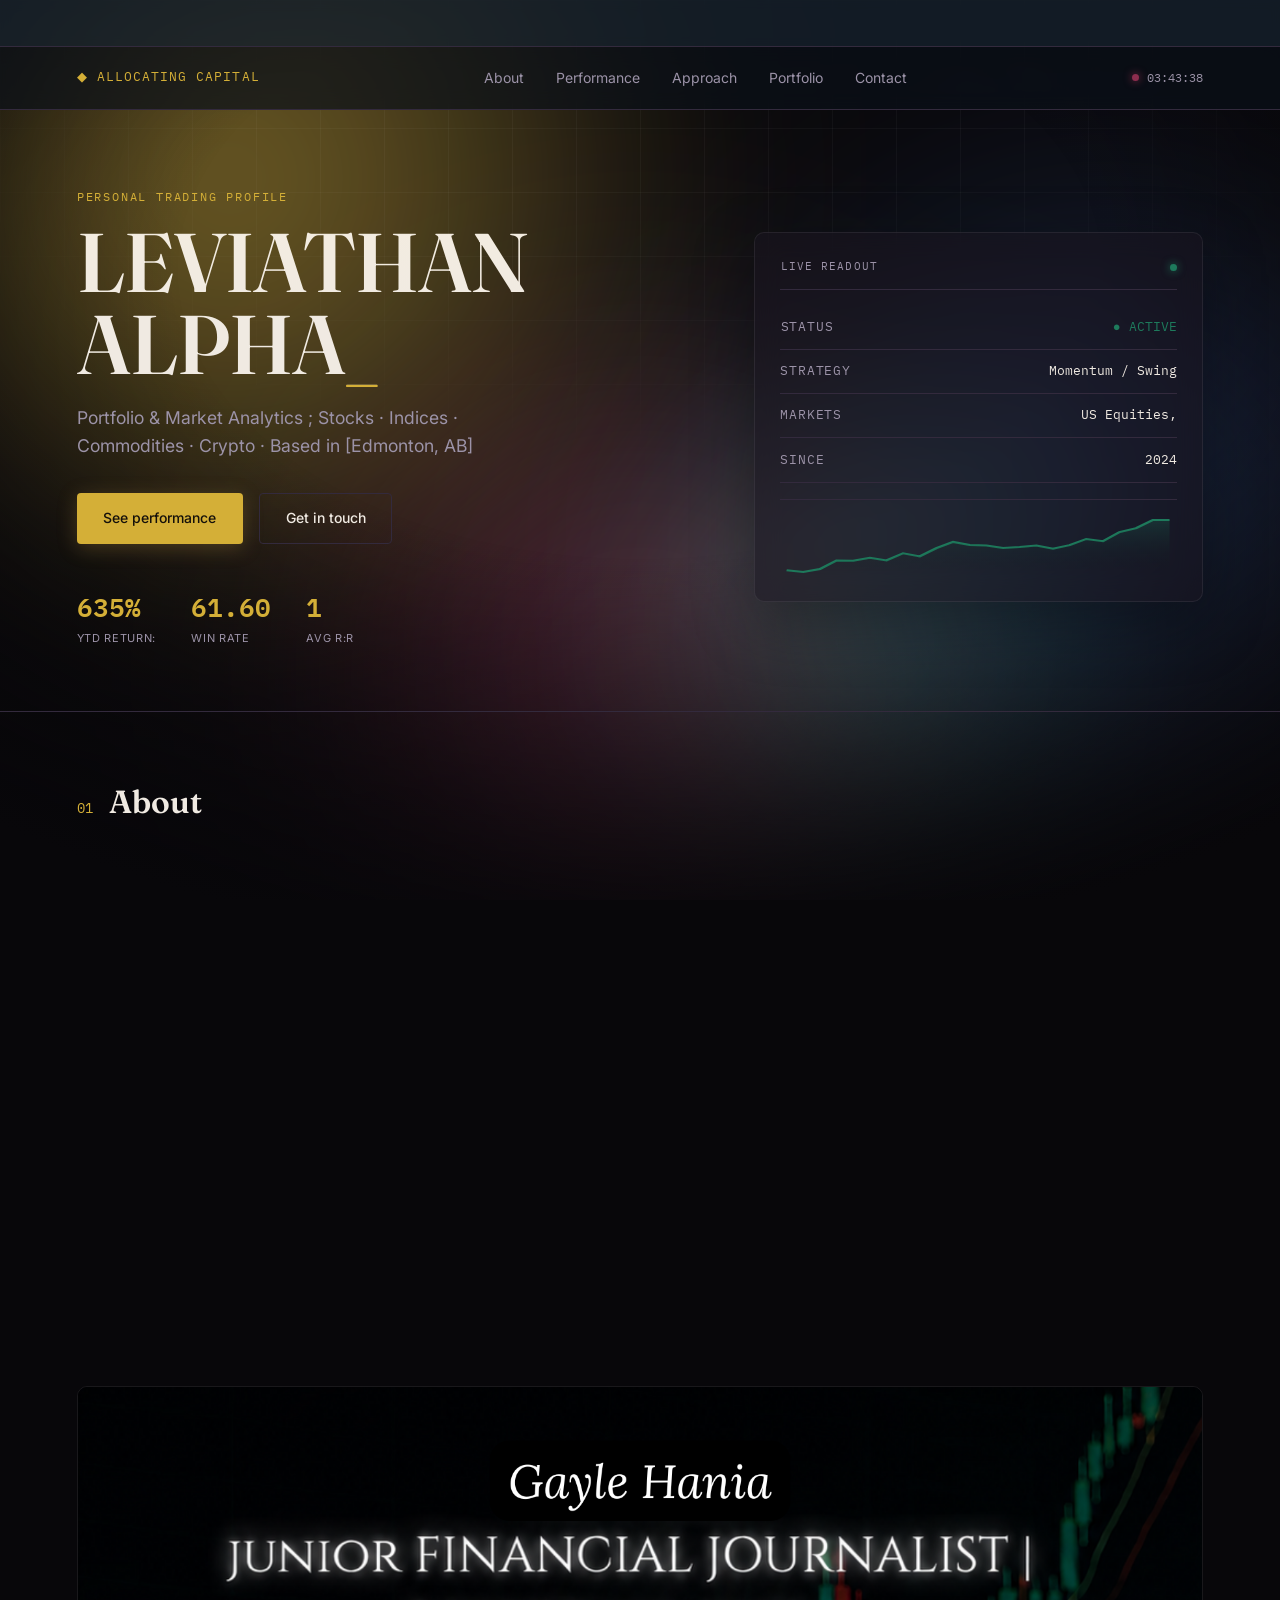
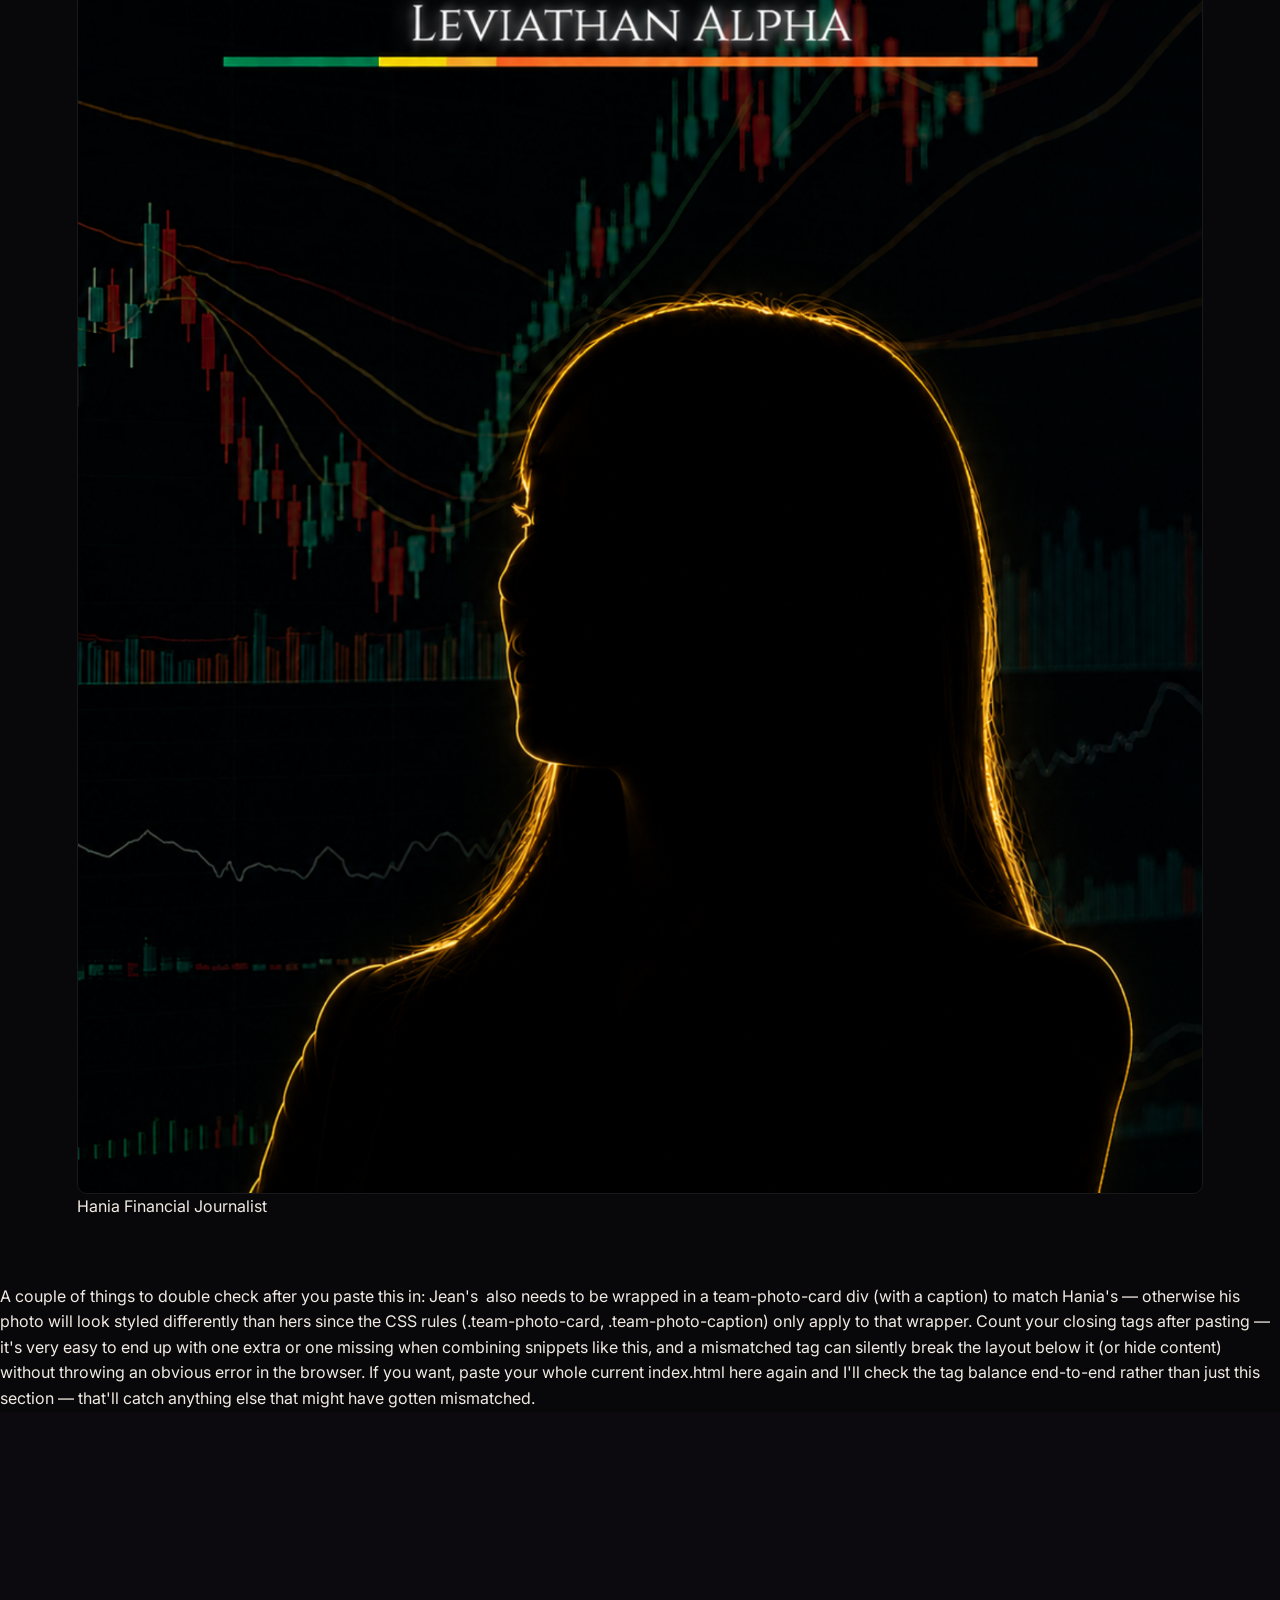
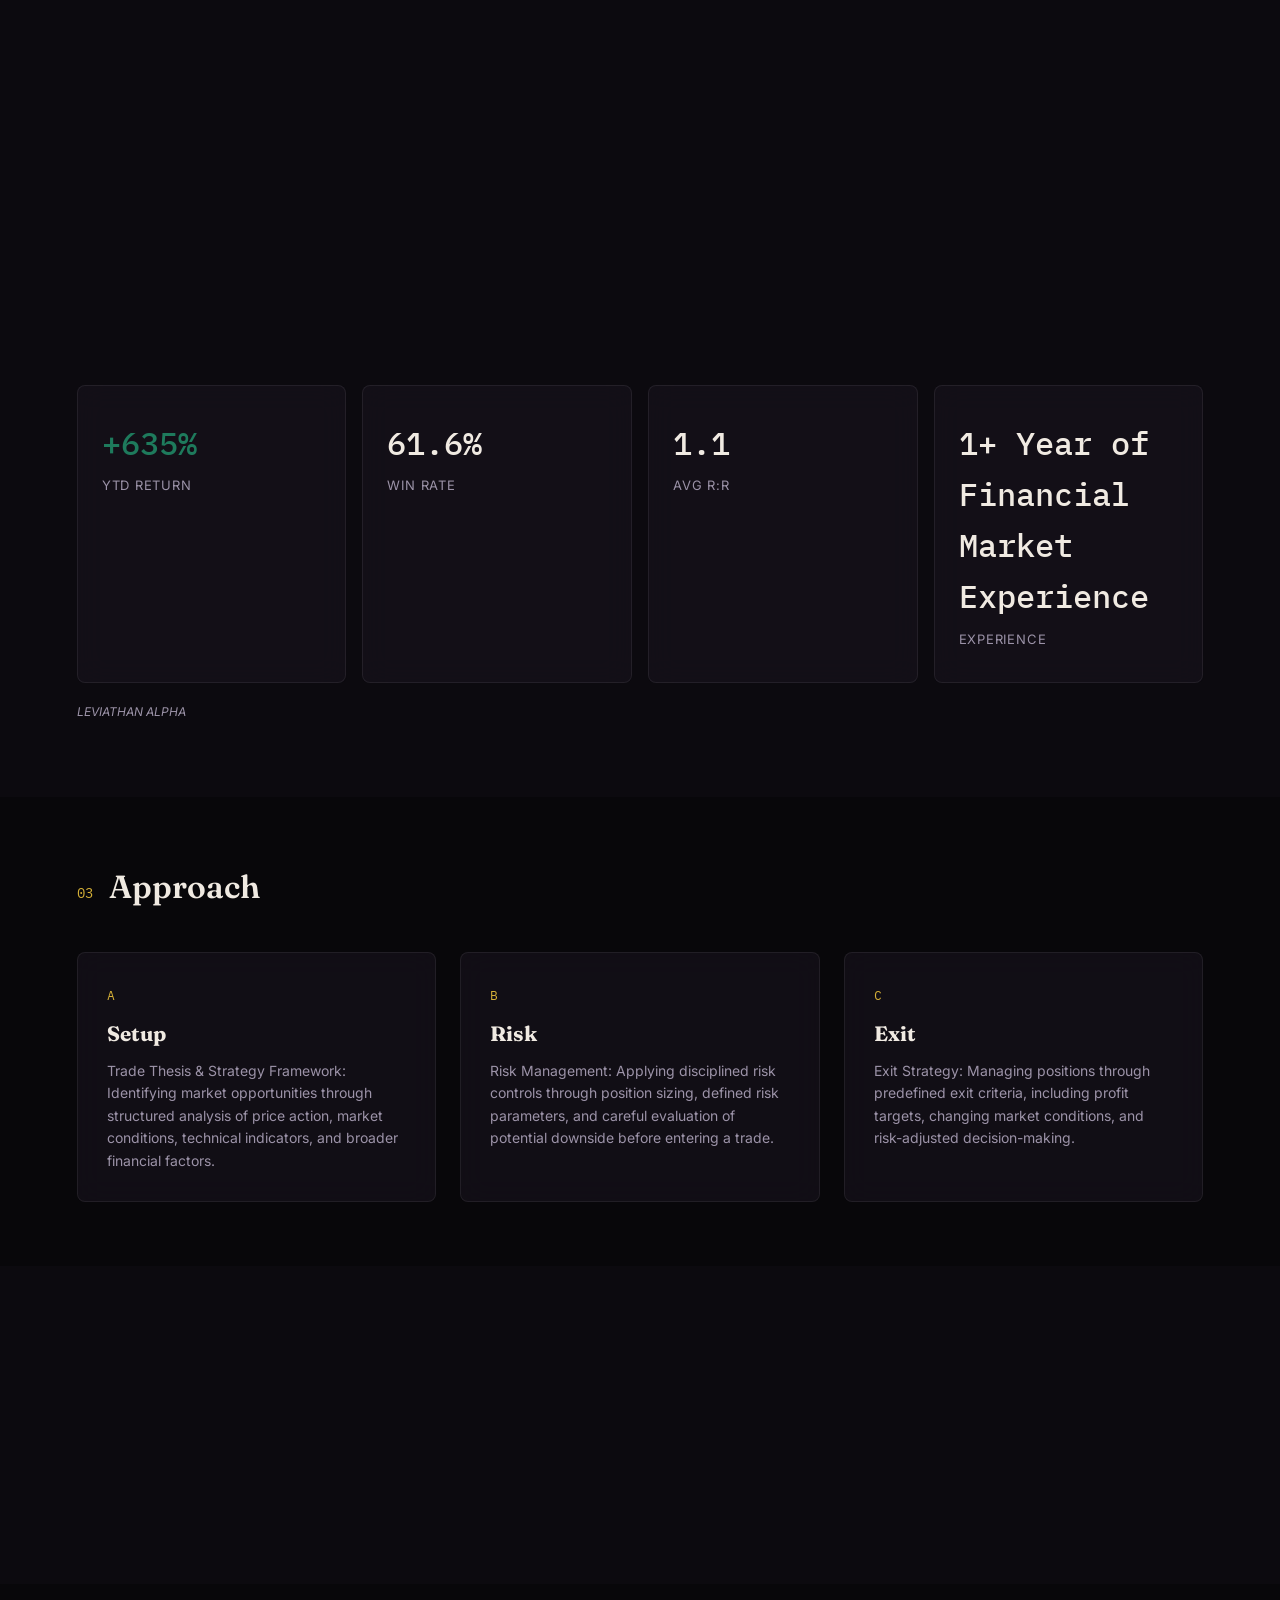
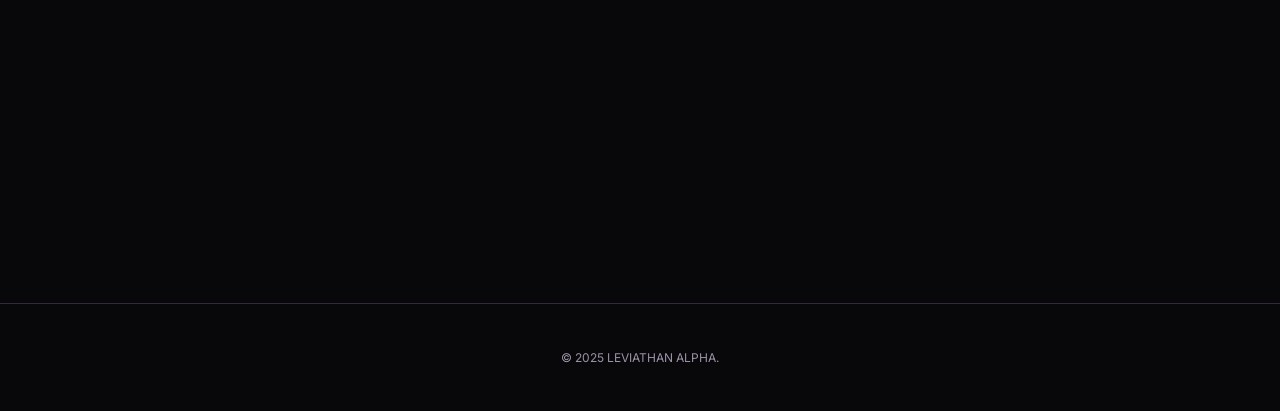
==== index.html @ e46a7908 "Update index.html" ====
<!DOCTYPE html>
<html lang="en">
<head>
<meta charset="UTF-8">
<meta name="viewport" content="width=device-width, initial-scale=1.0">
<title>Jean — Trader</title>
<link rel="preconnect" href="https://fonts.googleapis.com">
<link href="https://fonts.googleapis.com/css2?family=Fraunces:opsz,wght@9..144,400;9..144,600;9..144,700&family=Inter:wght@400;500;600;700&family=IBM+Plex+Mono:wght@400;500;600&display=swap" rel="stylesheet">
<link rel="stylesheet" href="style.css">
</head>
<body>

  <!-- AMBIENT SMOKE BACKGROUND -->
  <div class="smoke-layer" aria-hidden="true">
    <div class="smoke smoke-1"></div>
    <div class="smoke smoke-2"></div>
    <div class="smoke smoke-3"></div>
    <div class="smoke smoke-4"></div>
  </div>
  <div class="bg-grid" aria-hidden="true"></div>
  <div class="bg-vignette" aria-hidden="true"></div>

  <!-- TICKER TAPE -->
  <div class="ticker-wrap">
    <div class="ticker" id="ticker"></div>
  </div>

  <!-- NAV -->
  <nav class="nav">
    <span class="nav-mark">◆ ALLOCATING CAPITAL</span>
    <div class="nav-links">
      <a href="#about">About</a>
      <a href="#performance">Performance</a>
      <a href="#approach">Approach</a>
      <a href="#portfolio">Portfolio</a>
      <a href="#contact">Contact</a>
    </div>
    <div class="nav-clock">
      <span id="market-status" class="status-dot"></span>
      <span id="market-clock">--:--:--</span>
    </div>
  </nav>

  <!-- HERO -->
  <header class="hero">
    <div class="hero-inner reveal">
      <p class="eyebrow">Personal Trading Profile</p>
      <h1 class="hero-name">LEVIATHAN ALPHA<span class="cursor">_</span></h1>
      <p class="hero-tagline">Portfolio & Market Analytics ; Stocks · Indices · Commodities · Crypto · Based in [Edmonton, AB]</p>
      <div class="hero-actions">
        <a href="#performance" class="btn btn-primary">See performance</a>
        <a href="#contact" class="btn btn-ghost">Get in touch</a>
      </div>
      <div class="hero-metrics">
        <div class="hero-metric">
          <span class="hero-metric-value" data-count="+635%" data-suffix="%">00.0%</span>
          <span class="hero-metric-label">YTD Return: </span>
        </div>
        <div class="hero-metric">
          <span class="hero-metric-value" data-count="61.6%">00</span>
          <span class="hero-metric-label">Win Rate </span>
        </div>
        <div class="hero-metric">
          <span class="hero-metric-value" data-count="1 : 1">1.1</span>
          <span class="hero-metric-label">Avg R:R </span>
        </div>
      </div>
    </div>

    <div class="hero-panel glass reveal">
      <div class="panel-head">
        <span>LIVE READOUT</span>
        <span class="status-dot"></span>
      </div>
      <div class="readout-row">
        <span class="readout-label">STATUS</span>
        <span class="readout-value live">ACTIVE</span>
      </div>
      <div class="readout-row">
        <span class="readout-label">STRATEGY</span>
        <span class="readout-value">Momentum / Swing</span>
      </div>
      <div class="readout-row">
        <span class="readout-label">MARKETS</span>
        <span class="readout-value">US Equities,</span>
      </div>
      <div class="readout-row">
        <span class="readout-label">SINCE</span>
        <span class="readout-value">2024</span>
      </div>
      <div class="mini-chart">
        <svg viewBox="0 0 240 60" preserveAspectRatio="none">
          <path id="mini-chart-path" d="" fill="none" stroke="var(--green)" stroke-width="2"/>
          <path id="mini-chart-fill" d="" fill="url(#miniGradient)" stroke="none" opacity="0.25"/>
          <defs>
            <linearGradient id="miniGradient" x1="0" y1="0" x2="0" y2="1">
              <stop offset="0%" stop-color="var(--green)"/>
              <stop offset="100%" stop-color="transparent"/>
            </linearGradient>
          </defs>
        </svg>
      </div>
    </div>
  </header>

  <!-- ABOUT -->
  <section id="about" class="section">
    <div class="section-head reveal">
      <span class="section-num">01</span>
      <h2>About</h2>
    </div>
    <div class="about-grid">
      <div class="about-text reveal">
        <p>Leviathan Alpha is a research-driven market analytics company focused on delivering data-driven insights, portfolio analysis, and investment research. We combine financial analysis, quantitative methods, and technology to help investors better understand markets, identify opportunities, and make informed decisions.</p>
        <p>Leviathan Alpha is built on a foundation of continuous learning, disciplined research, and data-driven decision-making. Our approach combines principles from finance, quantitative analysis, and technology to evaluate opportunities through a structured and analytical lens. We believe that successful investing requires curiosity, critical thinking, and the ability to adapt as markets evolve.

          
        <p>Founded by Jean Dizon, Leviathan Alpha is driven by a passion for financial markets, portfolio analysis, and the application of technology to improve investment research. Through ongoing development in financial modeling, market analytics, and industry knowledge, we strive to build innovative solutions that help transform complex information into meaningful insights.
.</p>
        <div class="tag-row">
          <span class="tag">Data.</span>
          <span class="tag">Research.</span>
          <span class="tag">Portfolio.</span>
          <span class="tag">Insights.</span>
        </div>
      </div>
      <div class="about-photo reveal">
        <img src="Jean.png" alt="Jean Dizon, Founder & CEO of Leviathan Alpha" class="about-img">
      </div>
    </div>
    <div class="team-photo-card">
          <img src="Hania.png" alt="Hania, Financial Journalist at Leviathan Alpha" class="about-img">
          <div class="team-photo-caption">
            <span class="team-photo-name">Hania</span>
            <span class="team-photo-role">Financial Journalist</span>
          </div>
        </div>
      </div>
    </div>
  </section>

A couple of things to double check after you paste this in:

Jean's <img> also needs to be wrapped in a team-photo-card div (with a caption) to match Hania's — otherwise his photo will look styled differently than hers since the CSS rules (.team-photo-card, .team-photo-caption) only apply to that wrapper.
Count your closing </div> tags after pasting — it's very easy to end up with one extra or one missing when combining snippets like this, and a mismatched tag can silently break the layout below it (or hide content) without throwing an obvious error in the browser.

If you want, paste your whole current index.html here again and I'll check the tag balance end-to-end rather than just this section — that'll catch anything else that might have gotten mismatched.
  
  
  <!-- PERFORMANCE -->
  <section id="performance" class="section section-alt">
    <div class="section-head reveal">
      <span class="section-num">02</span>
      <h2>Performance</h2>
    </div>

    <div class="chart-card glass reveal">
      <div class="chart-card-head">
        <div>
          <span class="chart-label">Equity Curve</span>
          <span class="chart-sub"></span>
        </div>
        <div class="chart-value">
          <span class="stat-up">+635%</span>
        </div>
      </div>
      <svg class="equity-chart" viewBox="0 0 800 260" preserveAspectRatio="none">
        <g class="grid-lines" id="chart-grid"></g>
        <path id="equity-path" fill="none" stroke="var(--amber)" stroke-width="2.5"/>
        <path id="equity-fill" fill="url(#equityGradient)" stroke="none"/>
        <defs>
          <linearGradient id="equityGradient" x1="0" y1="0" x2="0" y2="1">
            <stop offset="0%" stop-color="var(--amber)" stop-opacity="0.35"/>
            <stop offset="100%" stop-color="var(--amber)" stop-opacity="0"/>
          </linearGradient>
        </defs>
      </svg>
    </div>

    <div class="stats-grid reveal">
      <div class="stat-card glass">
        <span class="stat-value stat-up">+635%</span>
        <span class="stat-label">YTD Return</span>
      </div>
      <div class="stat-card glass">
        <span class="stat-value">61.6%</span>
        <span class="stat-label">Win Rate</span>
      </div>
      <div class="stat-card glass">
        <span class="stat-value">1.1</span>
        <span class="stat-label">Avg R:R</span>
      </div>
      <div class="stat-card glass">
        <span class="stat-value">1+ Year of Financial Market Experience</span>
        <span class="stat-label">Experience</span>
      </div>
    </div>
    <p class="disclaimer">LEVIATHAN ALPHA</p>
  </section>

  <!-- APPROACH -->
  <section id="approach" class="section">
    <div class="section-head reveal">
      <span class="section-num">03</span>
      <h2>Approach</h2>
    </div>
    <div class="approach-grid">
      <div class="approach-card glass reveal">
        <span class="approach-index">A</span>
        <h3>Setup</h3>
        <p>Trade Thesis & Strategy Framework:
Identifying market opportunities through structured analysis of price action, market conditions, technical indicators, and broader financial factors.</p>
      </div>
      <div class="approach-card glass reveal">
        <span class="approach-index">B</span>
        <h3>Risk</h3>
        <p>Risk Management:
Applying disciplined risk controls through position sizing, defined risk parameters, and careful evaluation of potential downside before entering a trade.</p>
      </div>
      <div class="approach-card glass reveal">
        <span class="approach-index">C</span>
        <h3>Exit</h3>
        <p>Exit Strategy:
Managing positions through predefined exit criteria, including profit targets, changing market conditions, and risk-adjusted decision-making.</p>
      </div>
    </div>
  </section>

  <!-- PORTFOLIO & REPORTS -->
  <section id="portfolio" class="section section-alt">
    <div class="section-head reveal">
      <span class="section-num">04</span>
      <h2>Portfolio &amp; Reports</h2>
    </div>
    <div class="contact-grid">
      <a href="https://docs.google.com/spreadsheets/d/1a7a9K4xXPBoh9cEuaXPP8lTre6LDDmWyBkvVYP96Pw4/edit" class="contact-link glass reveal" target="_blank" rel="noopener">
        <span class="contact-label">Trade Log</span>
        <span class="contact-value">View Google Sheet →</span>
      </a>
      <a href="https://jean8817.github.io/Leviathan_Alpha.github.io/PortfolioAnalysis_Dashboard.html" class="contact-link glass reveal" target="_blank" rel="noopener">
        <span class="contact-label">Analytics Dashboard</span>
        <span class="contact-value">View equity research dashboard →</span>
      </a>
      <a href="https://docs.google.com/document/d/1QBtmFSi3J0svAQwqhCf5eUy7WgUqmgxVo-QbEhVTjCs/edit" class="contact-link glass reveal" target="_blank" rel="noopener">
        <span class="contact-label">Monthly Report</span>
        <span class="contact-value">View Document →</span>
      </a>
    </div>
  </section>

  <!-- CONTACT -->
  <section id="contact" class="section">
    <div class="section-head reveal">
      <span class="section-num">05</span>
      <h2>Contact</h2>
    </div>
    <div class="contact-grid">
      <a href="mailto:you@example.com" class="contact-link glass reveal">
        <span class="contact-label">Email</span>
        <span class="contact-value">leviathanalpha88@gmail.com</span>
      </a>
      <a href="https://twitter.com/yourhandle" class="contact-link glass reveal" target="_blank" rel="noopener">
        <span class="contact-label">X / Twitter</span>
        <span class="contact-value">Currently not available yet</span>
      </a>
      <a href="https://linkedin.com/in/yourhandle" class="contact-link glass reveal" target="_blank" rel="noopener">
        <span class="contact-label">LinkedIn</span>
        <span class="contact-value">Currently not available yet</span>
      </a>
    </div>
  </section>

  <footer class="footer">
    <p>© 2025 LEVIATHAN ALPHA.</p>
  </footer>

  <script src="script.js"></script>
</body>
</html>
---- style.css ----
:root {
  --bg: #08070A;
  --bg-alt: #0C0A0F;
  --surface: #17131C;
  --surface-glass: rgba(26, 20, 32, 0.55);
  --border: #332A3D;
  --border-soft: rgba(255,255,255,0.07);
  --text: #F0EAE2;
  --text-dim: #9C93A8;

  --gold: #D4AF37;
  --gold-dim: #A6822A;
  --emerald: #1E7A5C;
  --wine: #8C2D4E;
  --sapphire: #2C4A87;

  --amber: var(--gold);
  --amber-dim: var(--gold-dim);
  --green: var(--emerald);
  --red: var(--wine);

  --font-display: 'Fraunces', serif;
  --font-body: 'Inter', sans-serif;
  --font-mono: 'IBM Plex Mono', monospace;
}

* { box-sizing: border-box; }
html { scroll-behavior: smooth; }
body { margin: 0; background: var(--bg); color: var(--text); font-family: var(--font-body); line-height: 1.6; position: relative; overflow-x: hidden; }
a { color: inherit; text-decoration: none; }

.smoke-layer { position: fixed; inset: 0; z-index: 0; overflow: hidden; pointer-events: none; background: var(--bg); }
.smoke { position: absolute; width: 70vw; height: 70vw; min-width: 600px; min-height: 600px; border-radius: 50%; filter: blur(90px); opacity: 0.55; mix-blend-mode: screen; will-change: transform, opacity; }
.smoke-1 { top: -20%; left: -10%; background: radial-gradient(circle at 40% 40%, var(--gold) 0%, transparent 65%); animation: drift-1 34s ease-in-out infinite; }
.smoke-2 { top: 10%; right: -15%; background: radial-gradient(circle at 60% 50%, var(--sapphire) 0%, transparent 65%); animation: drift-2 40s ease-in-out infinite; }
.smoke-3 { bottom: -25%; left: 15%; background: radial-gradient(circle at 50% 50%, var(--wine) 0%, transparent 65%); animation: drift-3 46s ease-in-out infinite; }
.smoke-4 { bottom: -10%; right: 5%; width: 55vw; height: 55vw; min-width: 480px; min-height: 480px; background: radial-gradient(circle at 50% 50%, var(--emerald) 0%, transparent 65%); animation: drift-4 38s ease-in-out infinite; }

@keyframes drift-1 { 0% { transform: translate(0,0) scale(1); opacity:0.5;} 30% { transform: translate(12vw,8vh) scale(1.15); opacity:0.65;} 60% { transform: translate(4vw,16vh) scale(0.95); opacity:0.45;} 100% { transform: translate(0,0) scale(1); opacity:0.5;} }
@keyframes drift-2 { 0% { transform: translate(0,0) scale(1); opacity:0.45;} 35% { transform: translate(-10vw,12vh) scale(1.1); opacity:0.6;} 70% { transform: translate(-16vw,-4vh) scale(0.9); opacity:0.4;} 100% { transform: translate(0,0) scale(1); opacity:0.45;} }
@keyframes drift-3 { 0% { transform: translate(0,0) scale(1); opacity:0.4;} 40% { transform: translate(10vw,-10vh) scale(1.2); opacity:0.55;} 75% { transform: translate(16vw,-2vh) scale(0.95); opacity:0.35;} 100% { transform: translate(0,0) scale(1); opacity:0.4;} }
@keyframes drift-4 { 0% { transform: translate(0,0) scale(1); opacity:0.4;} 30% { transform: translate(-8vw,-14vh) scale(0.9); opacity:0.55;} 65% { transform: translate(-14vw,-4vh) scale(1.15); opacity:0.35;} 100% { transform: translate(0,0) scale(1); opacity:0.4;} }

@media (prefers-reduced-motion: reduce) { .smoke { animation: none; } }

.bg-grid { position: fixed; inset: 0; z-index: 0; background-image: linear-gradient(var(--border-soft) 1px, transparent 1px), linear-gradient(90deg, var(--border-soft) 1px, transparent 1px); background-size: 64px 64px; mask-image: radial-gradient(ellipse 80% 60% at 50% 0%, black 40%, transparent 90%); opacity: 0.5; pointer-events: none; }
.bg-vignette { position: fixed; inset: 0; z-index: 0; background: radial-gradient(ellipse 90% 80% at 50% 30%, transparent 40%, var(--bg) 95%); pointer-events: none; }
.ticker-wrap, .nav, .hero, .section, .footer { position: relative; z-index: 1; }

.glass { background: var(--surface-glass); backdrop-filter: blur(14px); -webkit-backdrop-filter: blur(14px); border: 1px solid var(--border-soft); }

.ticker-wrap { background: rgba(22, 33, 44, 0.8); backdrop-filter: blur(6px); border-bottom: 1px solid var(--border); overflow: hidden; white-space: nowrap; padding: 10px 0; }
.ticker { display: inline-block; font-family: var(--font-mono); font-size: 13px; letter-spacing: 0.02em; padding-left: 100%; animation: scroll-ticker 40s linear infinite; }
.ticker span { margin-right: 2.5rem; }
.ticker .up { color: var(--green); }
.ticker .down { color: var(--red); }
@keyframes scroll-ticker { 0% { transform: translateX(0); } 100% { transform: translateX(-100%); } }
@media (prefers-reduced-motion: reduce) { .ticker { animation: none; padding-left: 1rem; } .reveal { opacity: 1 !important; transform: none !important; } }

.nav { display: flex; justify-content: space-between; align-items: center; padding: 20px 6vw; border-bottom: 1px solid var(--border); background: rgba(11, 17, 25, 0.7); backdrop-filter: blur(10px); position: sticky; top: 0; z-index: 10; }
.nav-mark { font-family: var(--font-mono); font-size: 13px; letter-spacing: 0.08em; color: var(--amber); }
.nav-links { display: flex; gap: 2rem; }
.nav-links a { font-size: 14px; color: var(--text-dim); transition: color 0.15s ease; position: relative; }
.nav-links a::after { content: ""; position: absolute; left: 0; bottom: -4px; width: 0%; height: 1px; background: var(--amber); transition: width 0.2s ease; }
.nav-links a:hover, .nav-links a:focus-visible { color: var(--text); }
.nav-links a:hover::after { width: 100%; }
.nav-clock { display: flex; align-items: center; gap: 0.5rem; font-family: var(--font-mono); font-size: 12px; color: var(--text-dim); }
.status-dot { width: 7px; height: 7px; border-radius: 50%; background: var(--green); box-shadow: 0 0 8px var(--green); animation: pulse 2s ease-in-out infinite; display: inline-block; }
@keyframes pulse { 0%, 100% { opacity: 1; } 50% { opacity: 0.4; } }

.reveal { opacity: 0; transform: translateY(24px); transition: opacity 0.7s ease, transform 0.7s ease; }
.reveal.is-visible { opacity: 1; transform: translateY(0); }

.hero { display: grid; grid-template-columns: 1.4fr 1fr; gap: 3rem; padding: 6vw 6vw 5vw; border-bottom: 1px solid var(--border); align-items: center; }
.eyebrow { font-family: var(--font-mono); font-size: 12px; letter-spacing: 0.15em; text-transform: uppercase; color: var(--amber); margin: 0 0 1rem; }
.hero-name { font-family: var(--font-display); font-optical-sizing: auto; font-weight: 600; font-size: clamp(2.6rem, 7vw, 5.2rem); line-height: 0.98; margin: 0 0 1.2rem; letter-spacing: -0.01em; background: linear-gradient(180deg, #F3ECE0 0%, var(--text) 60%); -webkit-background-clip: text; background-clip: text; color: transparent; }
.cursor { color: var(--amber); -webkit-text-fill-color: var(--amber); animation: blink 1.1s step-end infinite; }
@keyframes blink { 50% { opacity: 0; } }
.hero-tagline { color: var(--text-dim); font-size: 1.1rem; max-width: 40ch; margin: 0 0 2rem; }
.hero-actions { display: flex; gap: 1rem; margin-bottom: 2.6rem; }
.btn { display: inline-block; padding: 0.85rem 1.6rem; font-size: 14px; font-weight: 500; border-radius: 4px; border: 1px solid transparent; transition: all 0.15s ease; }
.btn-primary { background: var(--amber); color: #14100A; box-shadow: 0 4px 20px rgba(212,162,76,0.25); }
.btn-primary:hover { background: var(--amber-dim); transform: translateY(-1px); box-shadow: 0 6px 24px rgba(212,162,76,0.35); }
.btn-ghost { border-color: var(--border); color: var(--text); }
.btn-ghost:hover { border-color: var(--amber); color: var(--amber); transform: translateY(-1px); }
.hero-metrics { display: flex; gap: 2.2rem; }
.hero-metric { display: flex; flex-direction: column; gap: 0.2rem; }
.hero-metric-value { font-family: var(--font-mono); font-size: 1.6rem; font-weight: 600; color: var(--amber); }
.hero-metric-label { font-size: 11px; color: var(--text-dim); text-transform: uppercase; letter-spacing: 0.06em; }
.hero-panel { border-radius: 10px; padding: 1.6rem; font-family: var(--font-mono); box-shadow: 0 20px 60px rgba(0,0,0,0.35); }
.panel-head { display: flex; justify-content: space-between; align-items: center; font-size: 11px; letter-spacing: 0.1em; color: var(--text-dim); margin-bottom: 1rem; padding-bottom: 0.8rem; border-bottom: 1px solid var(--border); }
.readout-row { display: flex; justify-content: space-between; padding: 0.7rem 0; border-bottom: 1px solid var(--border); font-size: 13px; }
.readout-row:last-of-type { border-bottom: none; }
.readout-label { color: var(--text-dim); letter-spacing: 0.06em; }
.readout-value.live { color: var(--green); }
.readout-value.live::before { content: "● "; }
.mini-chart { margin-top: 1rem; border-top: 1px solid var(--border); padding-top: 1rem; }
.mini-chart svg { width: 100%; height: 60px; display: block; }

.section { padding: 5vw 6vw; }
.section-alt { background: var(--bg-alt); }
.section-head { display: flex; align-items: baseline; gap: 1rem; margin-bottom: 2.5rem; }
.section-num { font-family: var(--font-mono); color: var(--amber); font-size: 14px; }
.section-head h2 { font-family: var(--font-display); font-weight: 600; font-size: 2rem; margin: 0; }

.about-grid { display: grid; grid-template-columns: 1.6fr 1fr; gap: 3rem; align-items: start; }
.about-text p { color: var(--text-dim); max-width: 60ch; margin: 0 0 1.2rem; }
.tag-row { display: flex; flex-wrap: wrap; gap: 0.6rem; margin-top: 1.4rem; }
.tag { font-family: var(--font-mono); font-size: 12px; padding: 0.4rem 0.8rem; border: 1px solid var(--border); border-radius: 20px; color: var(--text-dim); }
.photo-placeholder { aspect-ratio: 4/5; border-radius: 10px; display: flex; align-items: center; justify-content: center; color: var(--text-dim); font-size: 13px; font-family: var(--font-mono); border-style: dashed; }
.about-img { width: 100%; aspect-ratio: 4/5; object-fit: cover; border-radius: 10px; border: 1px solid var(--border-soft); display: block; }

.chart-card { border-radius: 10px; padding: 1.8rem; margin-bottom: 2.5rem; box-shadow: 0 20px 60px rgba(0,0,0,0.3); }
.chart-card-head { display: flex; justify-content: space-between; align-items: flex-start; margin-bottom: 1.4rem; flex-wrap: wrap; gap: 0.6rem; }
.chart-label { display: block; font-family: var(--font-display); font-size: 1.2rem; font-weight: 600; }
.chart-sub { display: block; font-size: 12px; color: var(--text-dim); margin-top: 0.2rem; }
.chart-value { font-family: var(--font-mono); font-size: 1.4rem; }
.equity-chart { width: 100%; height: 260px; display: block; }
.grid-lines line { stroke: var(--border); stroke-width: 1; }

.stats-grid { display: grid; grid-template-columns: repeat(4, 1fr); gap: 1rem; }
.stat-card { border-radius: 8px; padding: 2rem 1.5rem; display: flex; flex-direction: column; gap: 0.4rem; transition: transform 0.2s ease, border-color 0.2s ease; }
.stat-card:hover { transform: translateY(-3px); border-color: var(--amber-dim); }
.stat-value { font-family: var(--font-mono); font-size: 2rem; font-weight: 500; }
.stat-up { color: var(--green); }
.stat-label { color: var(--text-dim); font-size: 13px; text-transform: uppercase; letter-spacing: 0.06em; }
.disclaimer { margin-top: 1.2rem; font-size: 12px; color: var(--text-dim); font-style: italic; }

.approach-grid { display: grid; grid-template-columns: repeat(3, 1fr); gap: 1.5rem; }
.approach-card { border-radius: 8px; padding: 1.8rem; transition: transform 0.2s ease, border-color 0.2s ease; }
.approach-card:hover { transform: translateY(-3px); border-color: var(--amber-dim); }
.approach-index { font-family: var(--font-mono); color: var(--amber); font-size: 13px; }
.approach-card h3 { font-family: var(--font-display); font-size: 1.3rem; margin: 0.6rem 0 0.6rem; }
.approach-card p { color: var(--text-dim); font-size: 14px; margin: 0; }

.contact-grid { display: grid; grid-template-columns: repeat(3, 1fr); gap: 1.5rem; }
.contact-link { border-radius: 8px; padding: 1.5rem; display: flex; flex-direction: column; gap: 0.4rem; transition: border-color 0.15s ease, transform 0.2s ease; }
.contact-link:hover, .contact-link:focus-visible { border-color: var(--amber); transform: translateY(-3px); }
.contact-label { font-family: var(--font-mono); font-size: 12px; color: var(--text-dim); text-transform: uppercase; letter-spacing: 0.06em; }
.contact-value { font-size: 15px; }

.footer { text-align: center; padding: 2rem; color: var(--text-dim); font-size: 12px; border-top: 1px solid var(--border); }

@media (max-width: 860px) {
  .hero { grid-template-columns: 1fr; }
  .about-grid { grid-template-columns: 1fr; }
  .about-photo { order: -1; max-width: 220px; }
  .stats-grid { grid-template-columns: repeat(2, 1fr); }
  .approach-grid { grid-template-columns: 1fr; }
  .contact-grid { grid-template-columns: 1fr; }
  .nav-links { gap: 1.2rem; }
  .nav-clock { display: none; }
  .hero-metrics { flex-wrap: wrap; gap: 1.4rem; }
}
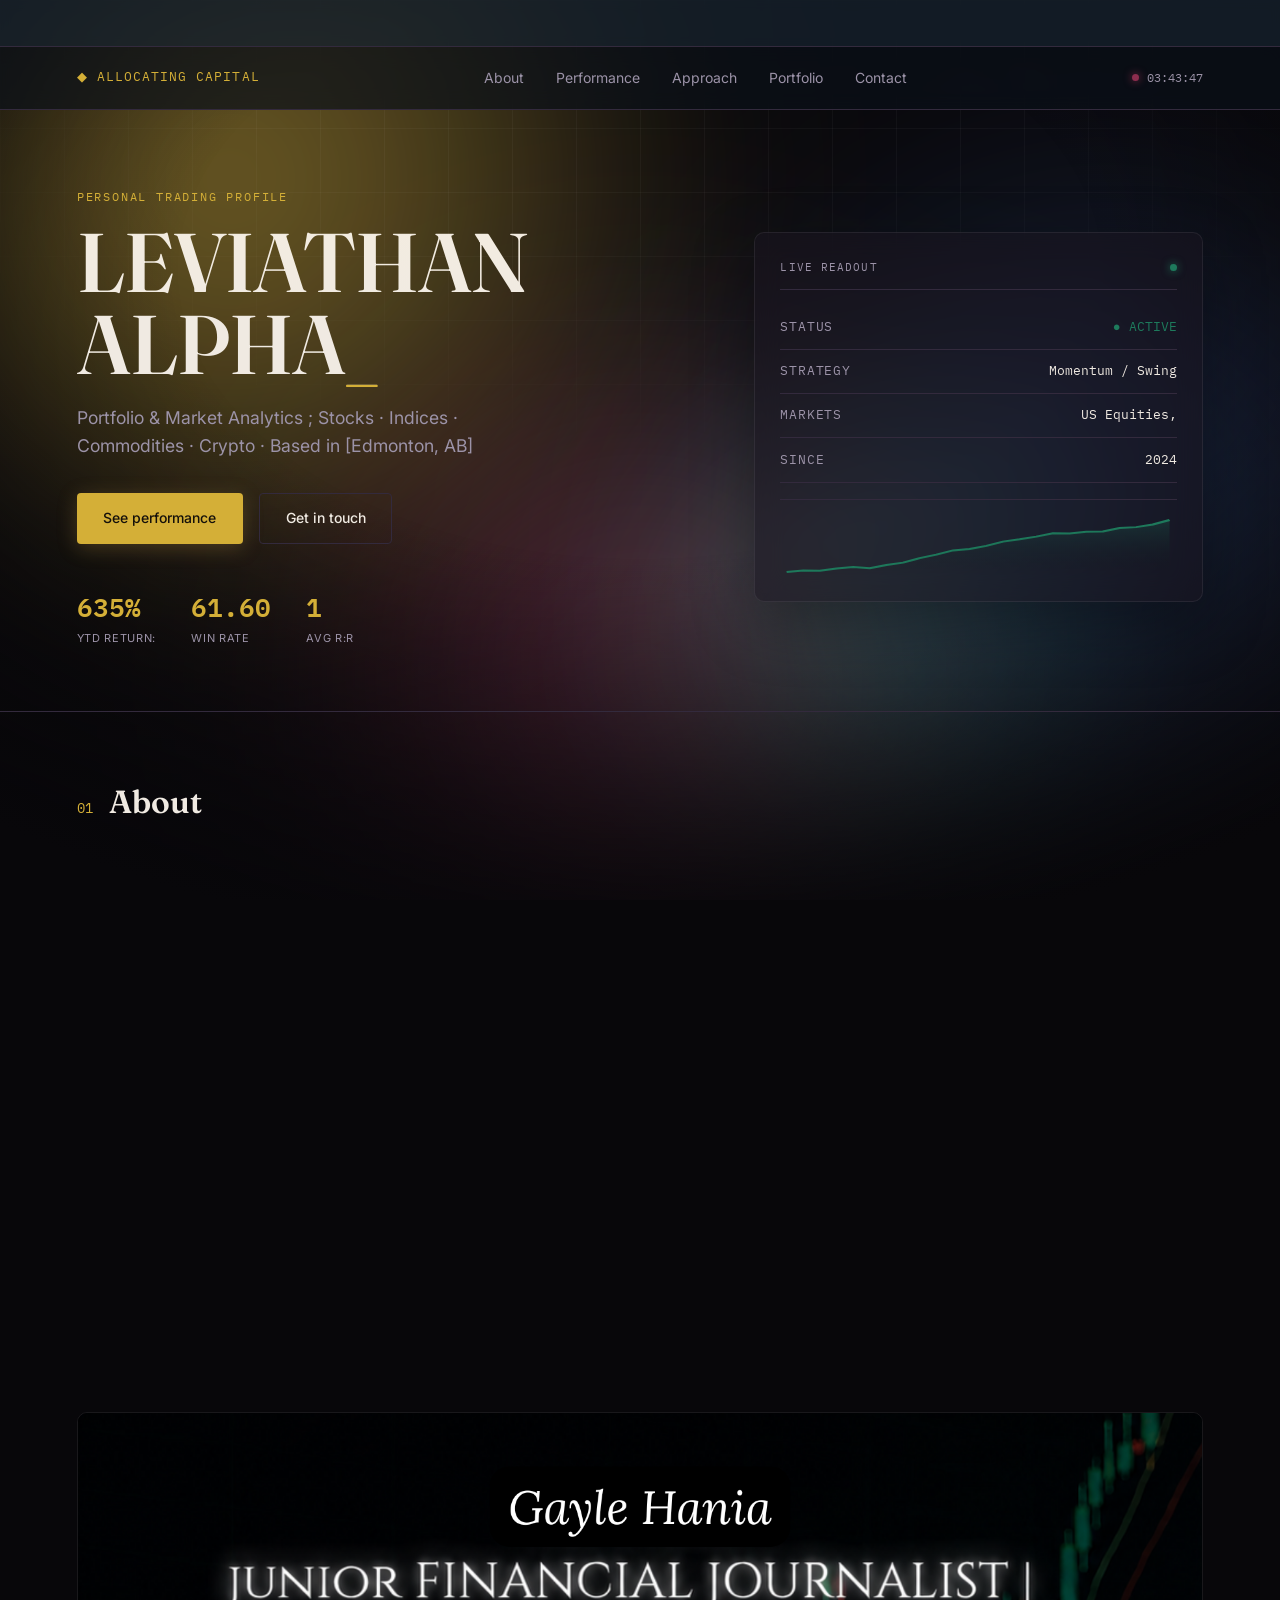
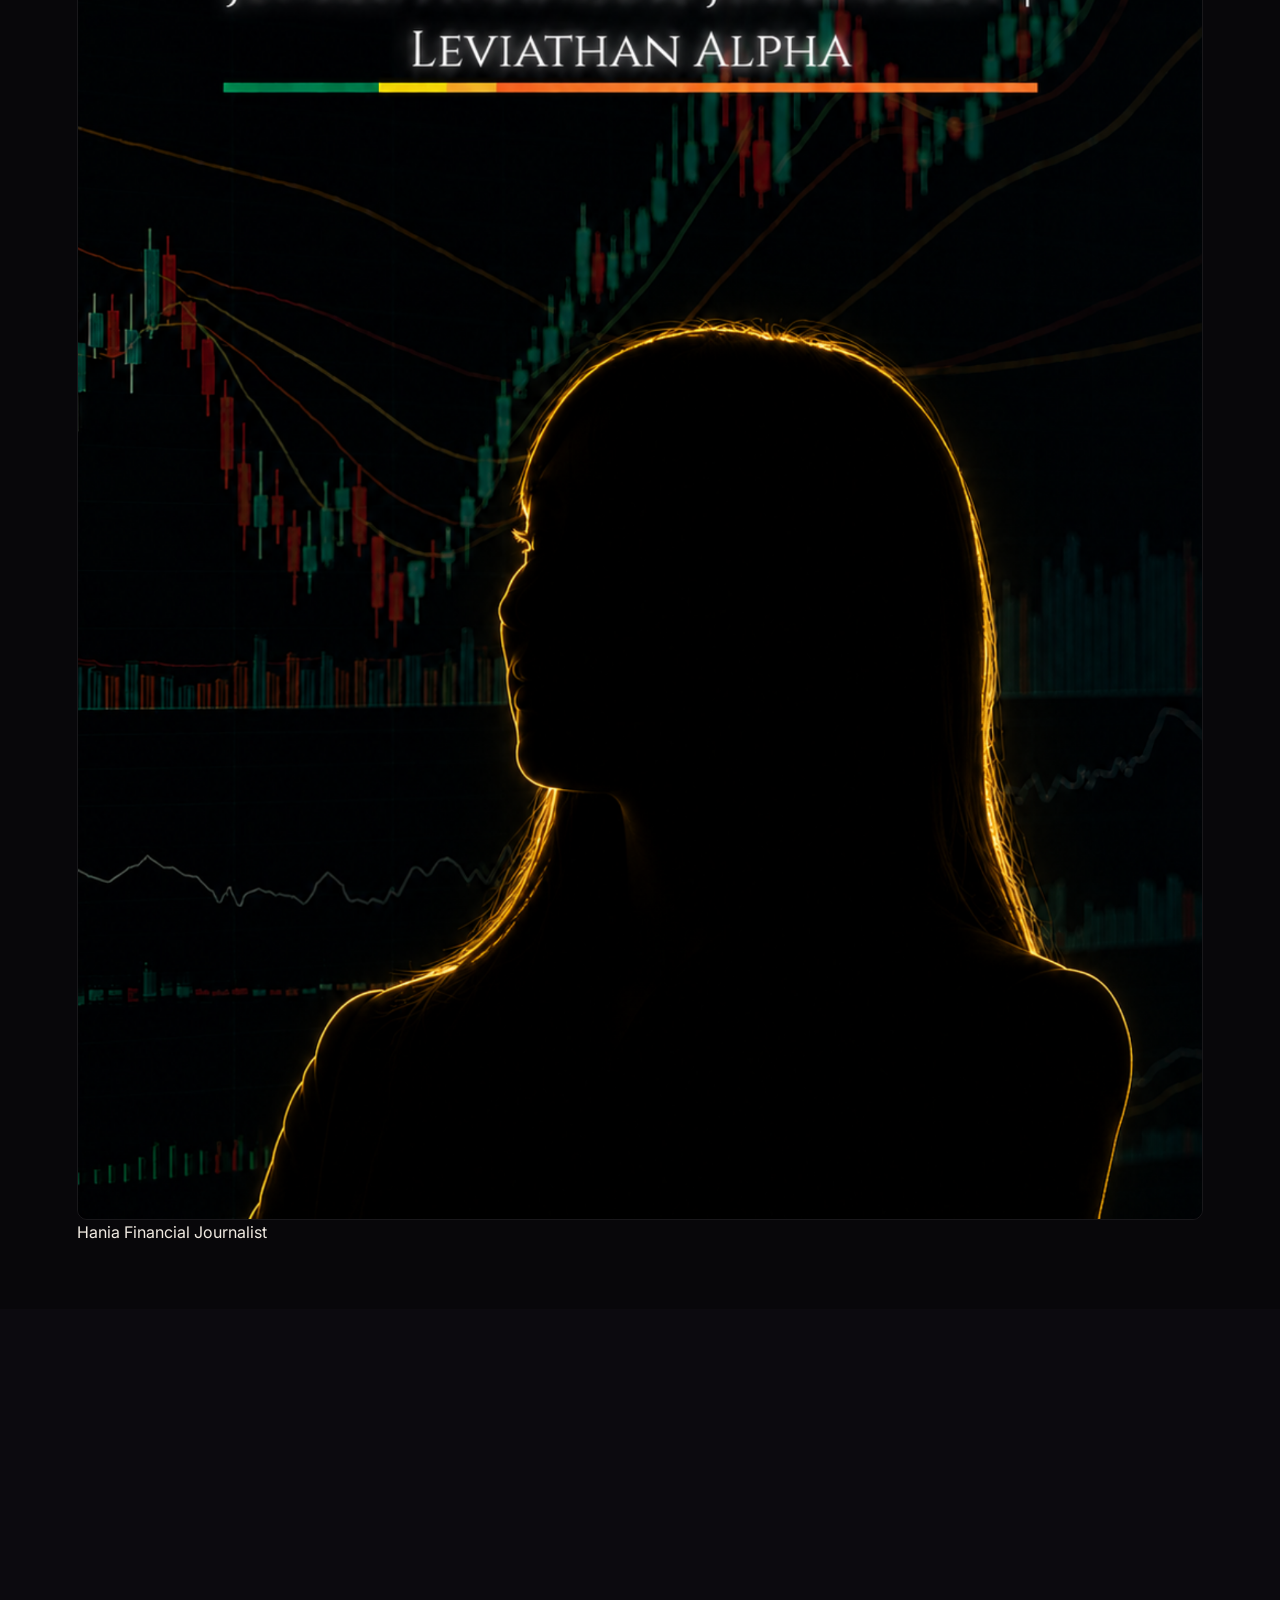
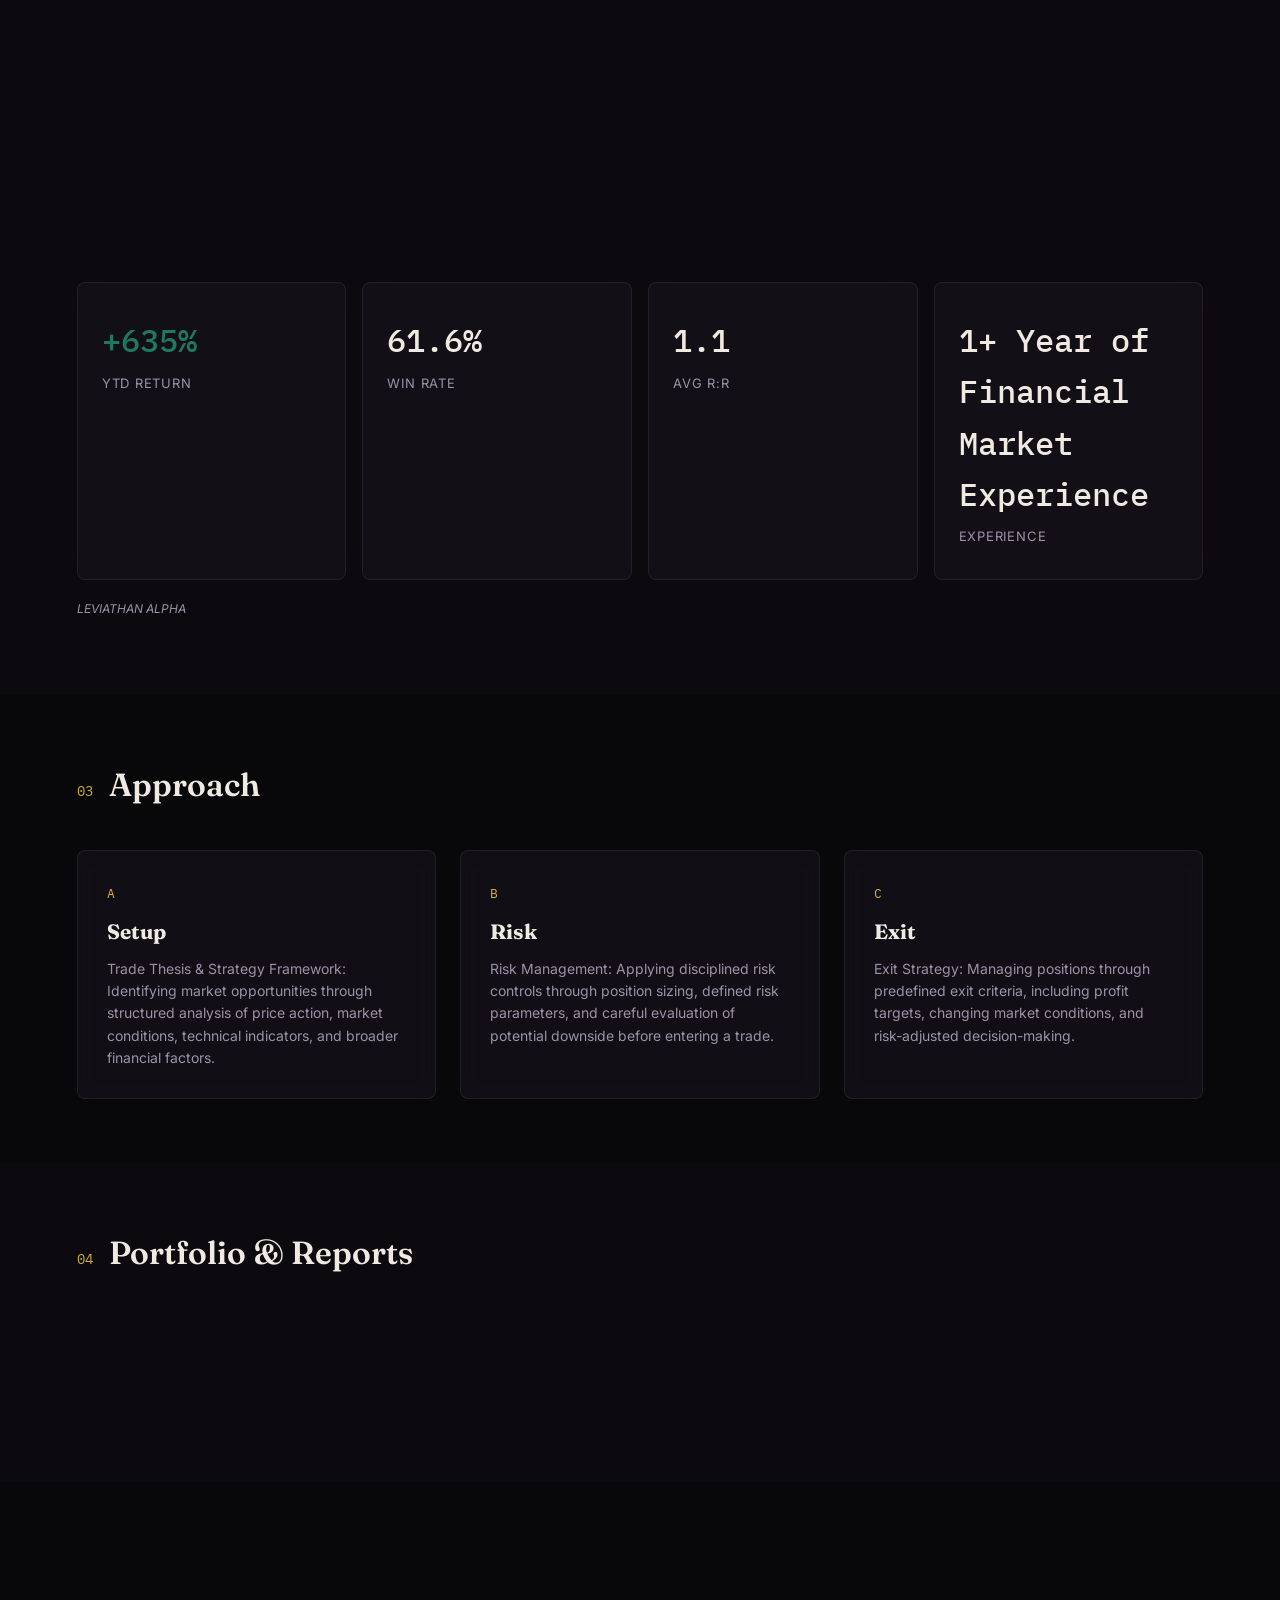
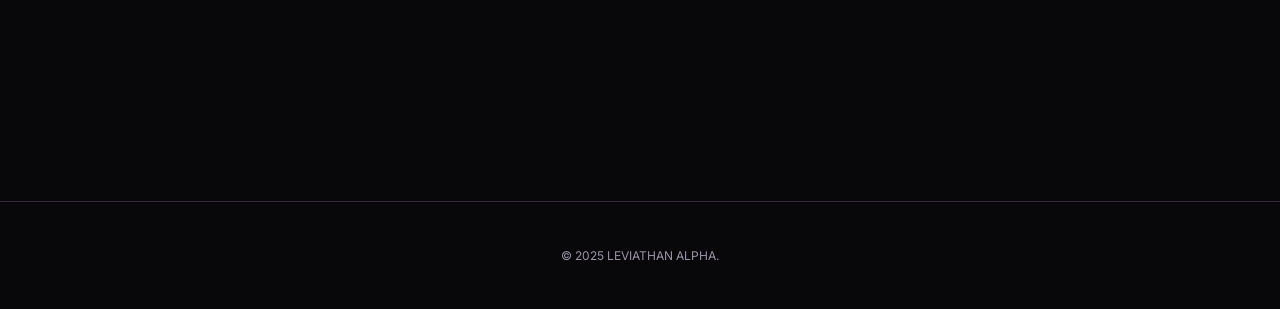
==== commit 63533eda: "Update index.html" ====
--- a/index.html
+++ b/index.html
@@ -103,7 +103,8 @@
     </div>
   </header>
 
-  <!-- ABOUT -->
+  
+<!-- ABOUT -->
   <section id="about" class="section">
     <div class="section-head reveal">
       <span class="section-num">01</span>
@@ -112,11 +113,8 @@
     <div class="about-grid">
       <div class="about-text reveal">
         <p>Leviathan Alpha is a research-driven market analytics company focused on delivering data-driven insights, portfolio analysis, and investment research. We combine financial analysis, quantitative methods, and technology to help investors better understand markets, identify opportunities, and make informed decisions.</p>
-        <p>Leviathan Alpha is built on a foundation of continuous learning, disciplined research, and data-driven decision-making. Our approach combines principles from finance, quantitative analysis, and technology to evaluate opportunities through a structured and analytical lens. We believe that successful investing requires curiosity, critical thinking, and the ability to adapt as markets evolve.
-
-          
-        <p>Founded by Jean Dizon, Leviathan Alpha is driven by a passion for financial markets, portfolio analysis, and the application of technology to improve investment research. Through ongoing development in financial modeling, market analytics, and industry knowledge, we strive to build innovative solutions that help transform complex information into meaningful insights.
-.</p>
+        <p>Leviathan Alpha is built on a foundation of continuous learning, disciplined research, and data-driven decision-making. Our approach combines principles from finance, quantitative analysis, and technology to evaluate opportunities through a structured and analytical lens. We believe that successful investing requires curiosity, critical thinking, and the ability to adapt as markets evolve.</p>
+        <p>Founded by Jean Dizon, Leviathan Alpha is driven by a passion for financial markets, portfolio analysis, and the application of technology to improve investment research. Through ongoing development in financial modeling, market analytics, and industry knowledge, we strive to build innovative solutions that help transform complex information into meaningful insights.</p>
         <div class="tag-row">
           <span class="tag">Data.</span>
           <span class="tag">Research.</span>
@@ -125,27 +123,25 @@
         </div>
       </div>
       <div class="about-photo reveal">
-        <img src="Jean.png" alt="Jean Dizon, Founder & CEO of Leviathan Alpha" class="about-img">
-      </div>
-    </div>
+        <div class="team-photo-card">
+          <img src="Jean.png" alt="Jean Dizon, Founder & CEO of Leviathan Alpha" class="about-img">
+          <div class="team-photo-caption">
+            <span class="team-photo-name">Jean Dizon</span>
+            <span class="team-photo-role">Founder & CEO</span>
+          </div>
+        </div>
+      </div>
+    </div>
+
     <div class="team-photo-card">
-          <img src="Hania.png" alt="Hania, Financial Journalist at Leviathan Alpha" class="about-img">
-          <div class="team-photo-caption">
-            <span class="team-photo-name">Hania</span>
-            <span class="team-photo-role">Financial Journalist</span>
-          </div>
-        </div>
-      </div>
-    </div>
-  </section>
-
-A couple of things to double check after you paste this in:
-
-Jean's <img> also needs to be wrapped in a team-photo-card div (with a caption) to match Hania's — otherwise his photo will look styled differently than hers since the CSS rules (.team-photo-card, .team-photo-caption) only apply to that wrapper.
-Count your closing </div> tags after pasting — it's very easy to end up with one extra or one missing when combining snippets like this, and a mismatched tag can silently break the layout below it (or hide content) without throwing an obvious error in the browser.
-
-If you want, paste your whole current index.html here again and I'll check the tag balance end-to-end rather than just this section — that'll catch anything else that might have gotten mismatched.
-  
+      <img src="Hania.png" alt="Hania, Financial Journalist at Leviathan Alpha" class="about-img">
+      <div class="team-photo-caption">
+        <span class="team-photo-name">Hania</span>
+        <span class="team-photo-role">Financial Journalist</span>
+      </div>
+    </div>
+  </section>
+
   
   <!-- PERFORMANCE -->
   <section id="performance" class="section section-alt">
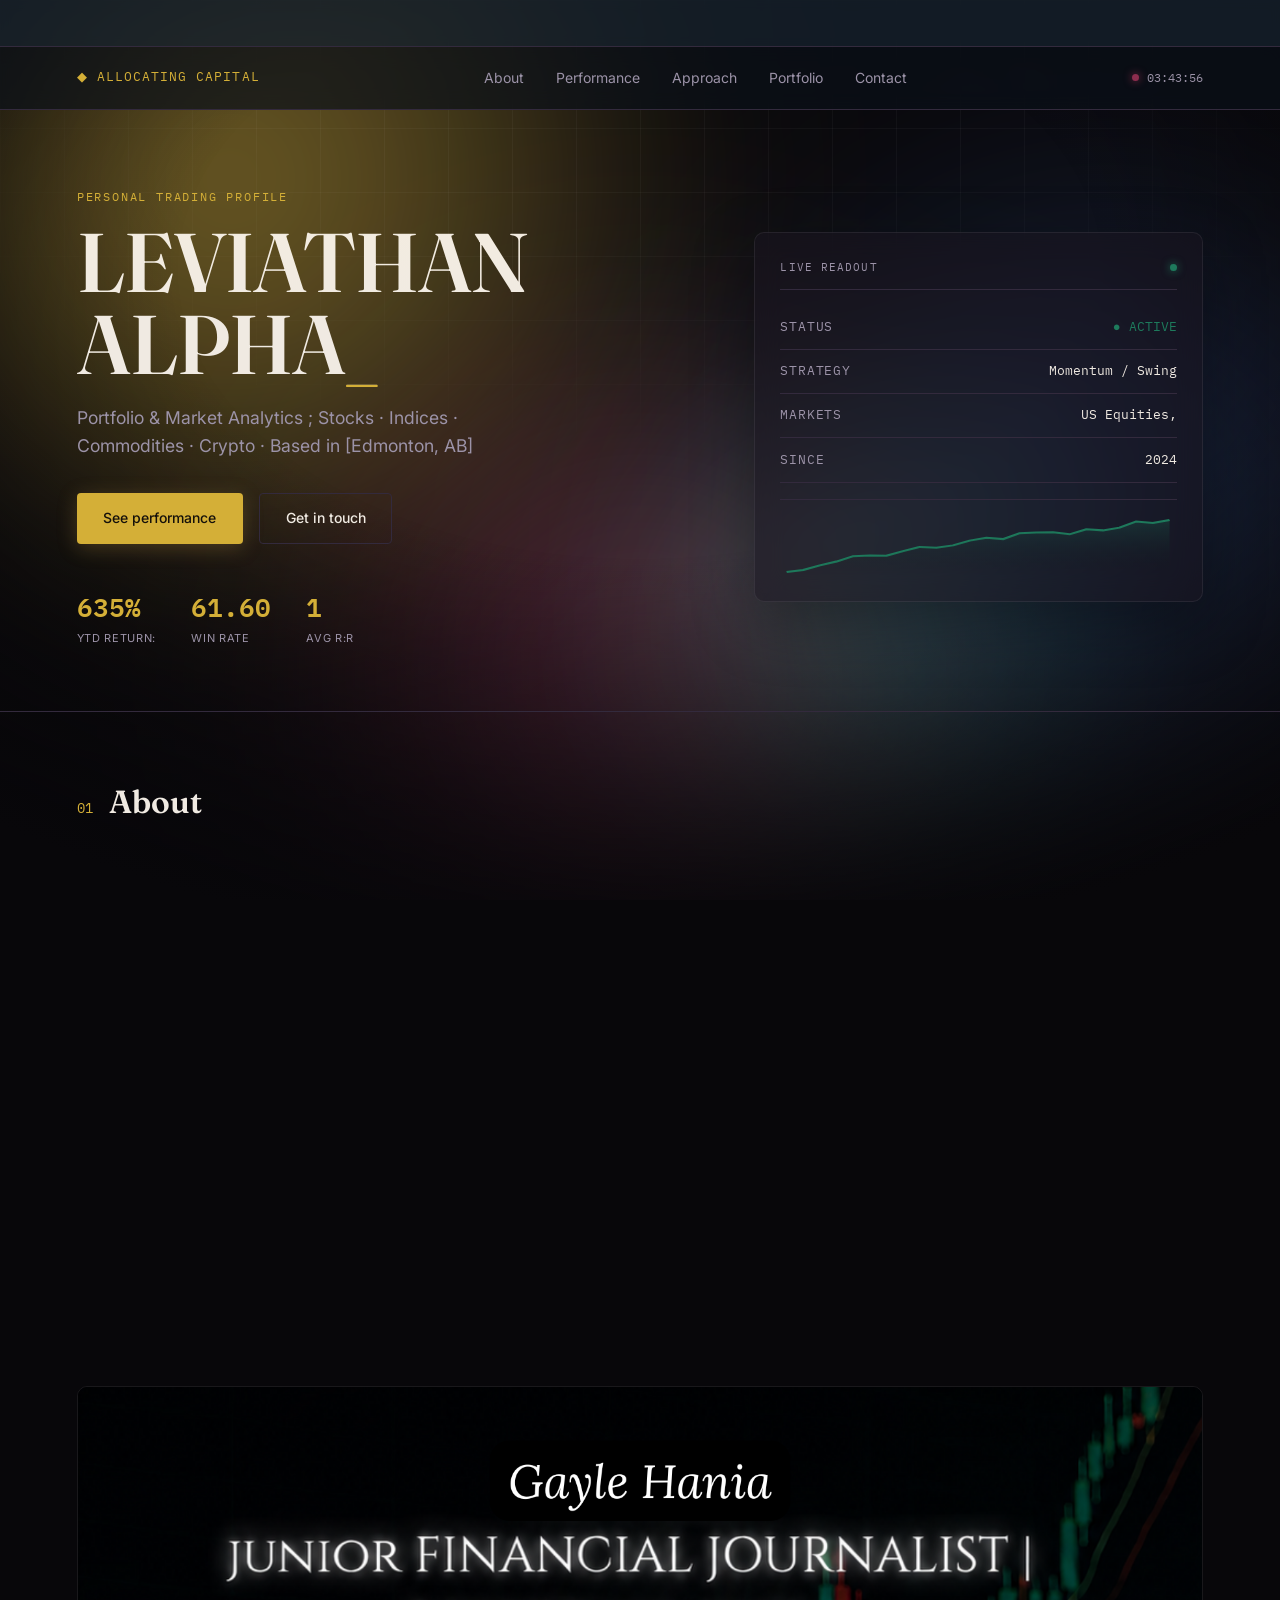
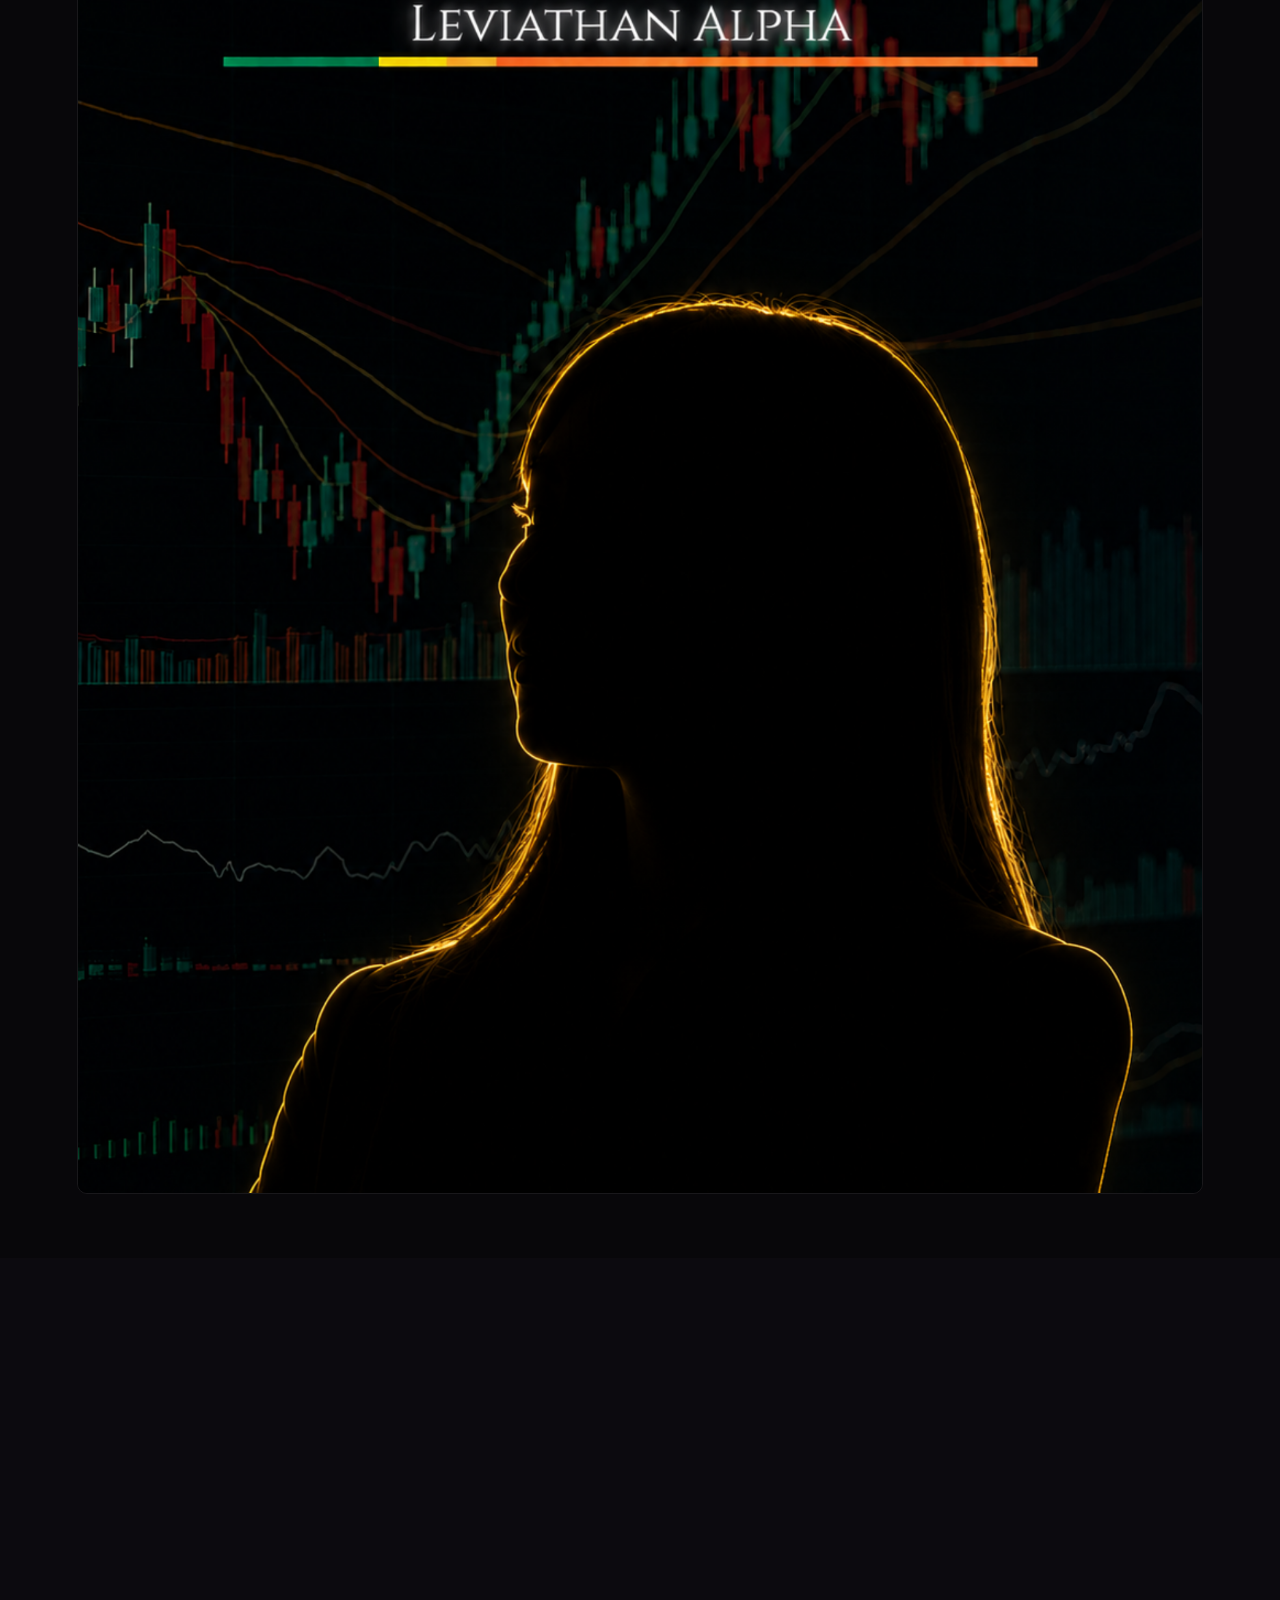
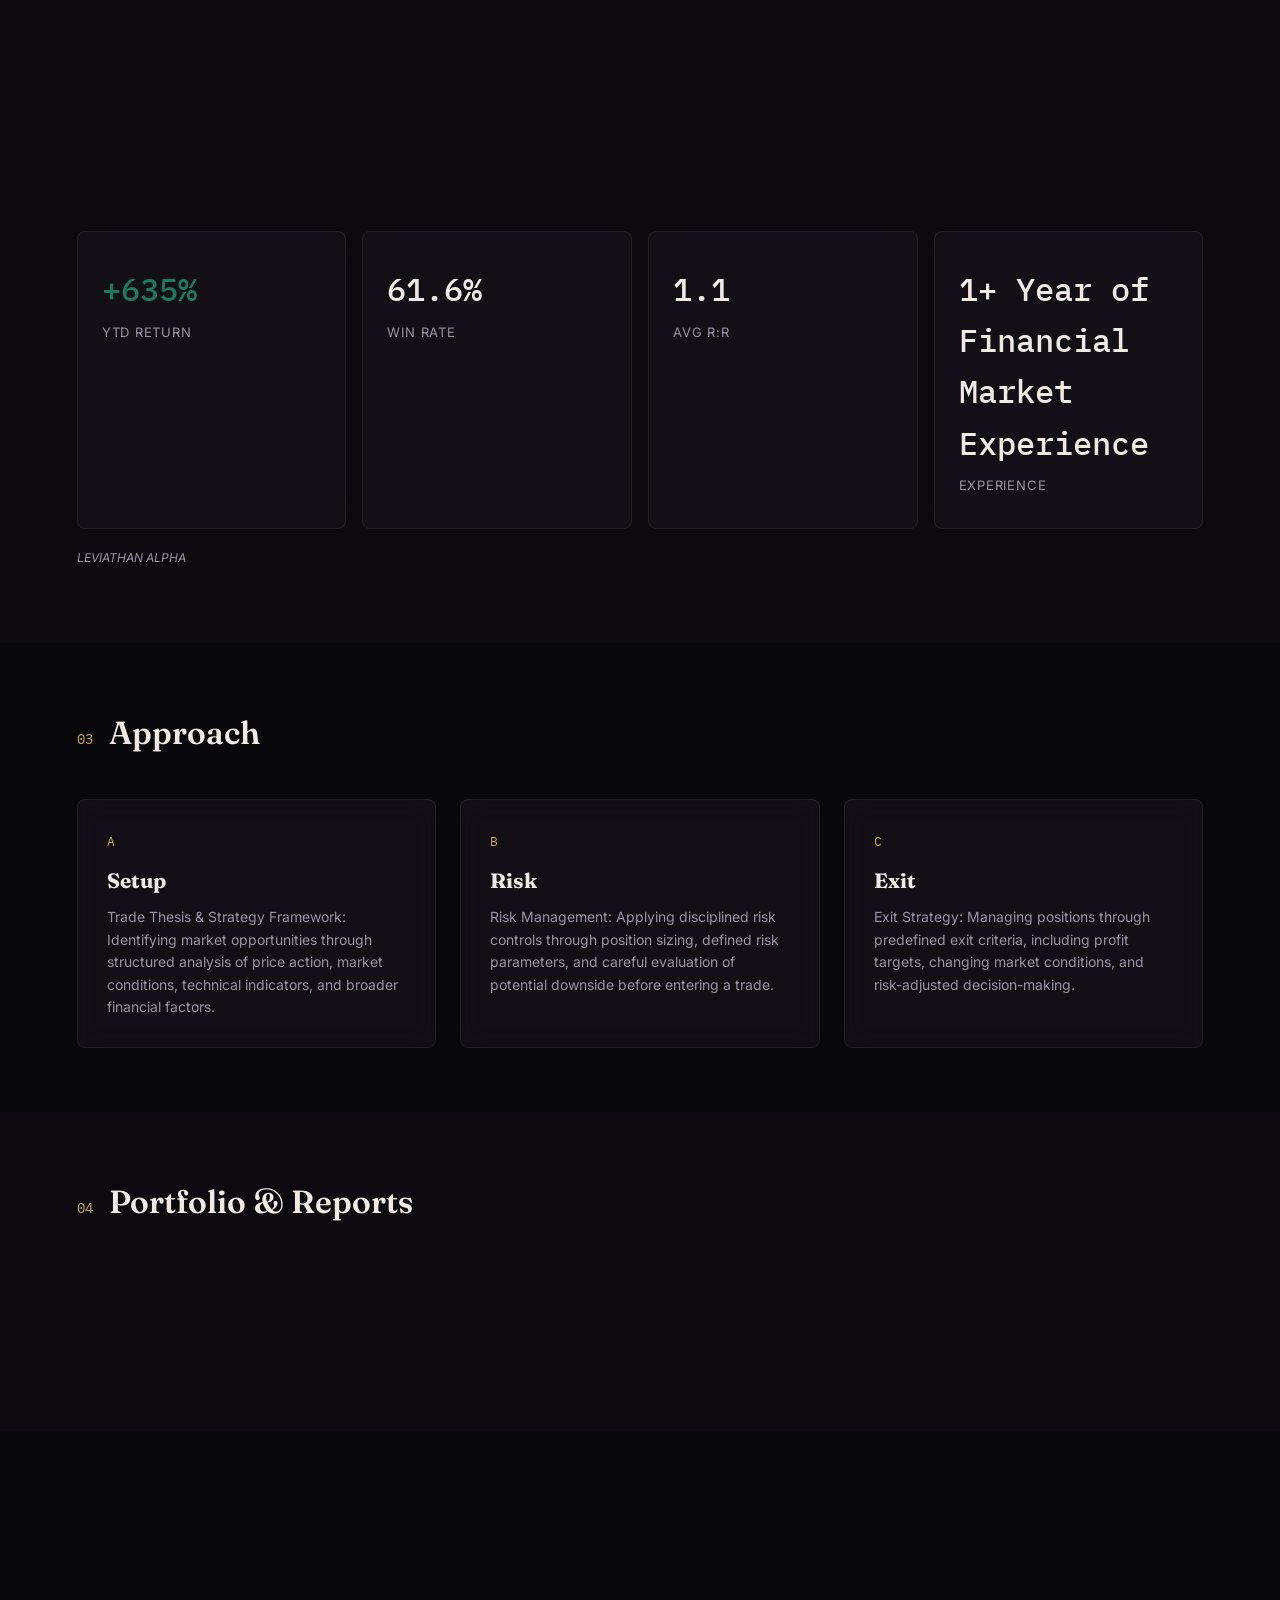
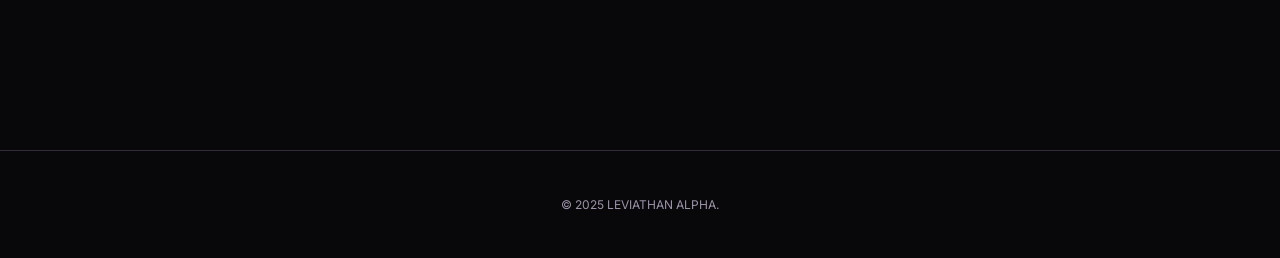
==== commit 5e6fd775: "Update index.html" ====
--- a/index.html
+++ b/index.html
@@ -126,8 +126,6 @@
         <div class="team-photo-card">
           <img src="Jean.png" alt="Jean Dizon, Founder & CEO of Leviathan Alpha" class="about-img">
           <div class="team-photo-caption">
-            <span class="team-photo-name">Jean Dizon</span>
-            <span class="team-photo-role">Founder & CEO</span>
           </div>
         </div>
       </div>
@@ -136,8 +134,6 @@
     <div class="team-photo-card">
       <img src="Hania.png" alt="Hania, Financial Journalist at Leviathan Alpha" class="about-img">
       <div class="team-photo-caption">
-        <span class="team-photo-name">Hania</span>
-        <span class="team-photo-role">Financial Journalist</span>
       </div>
     </div>
   </section>
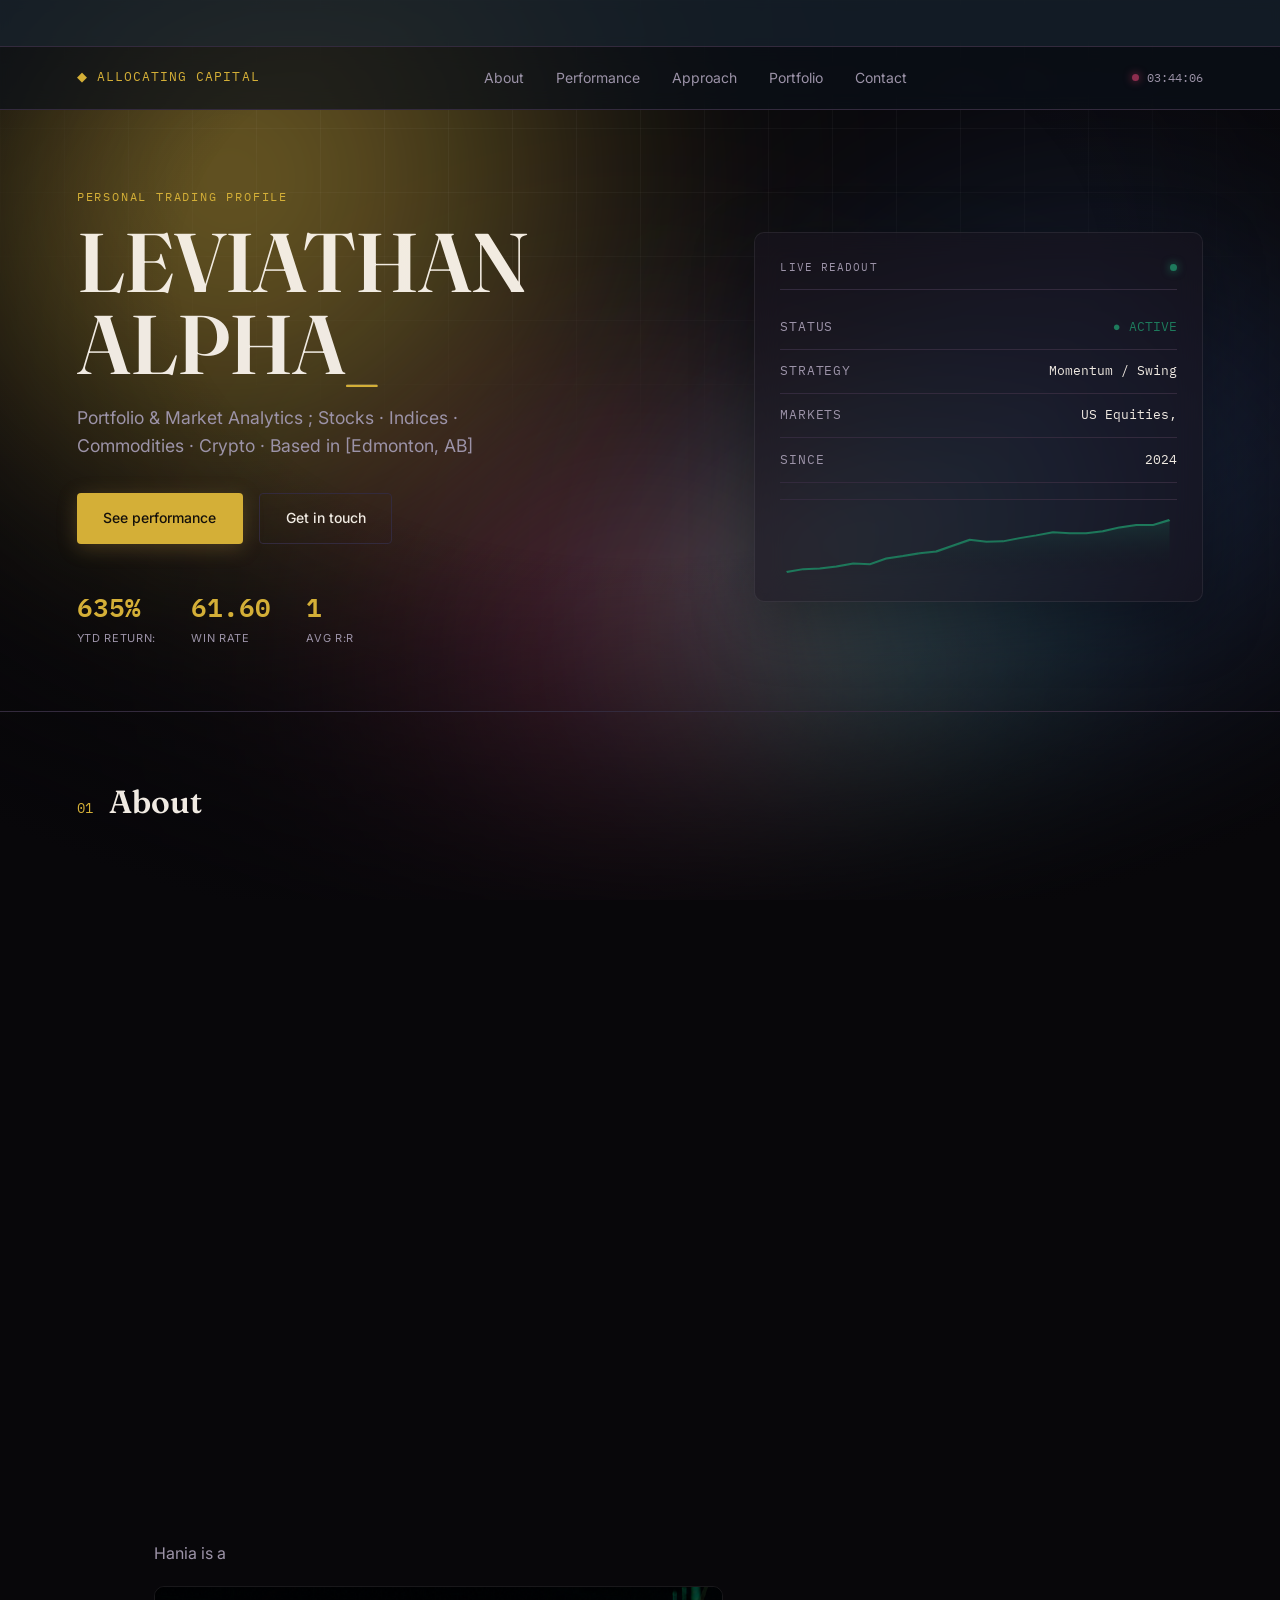
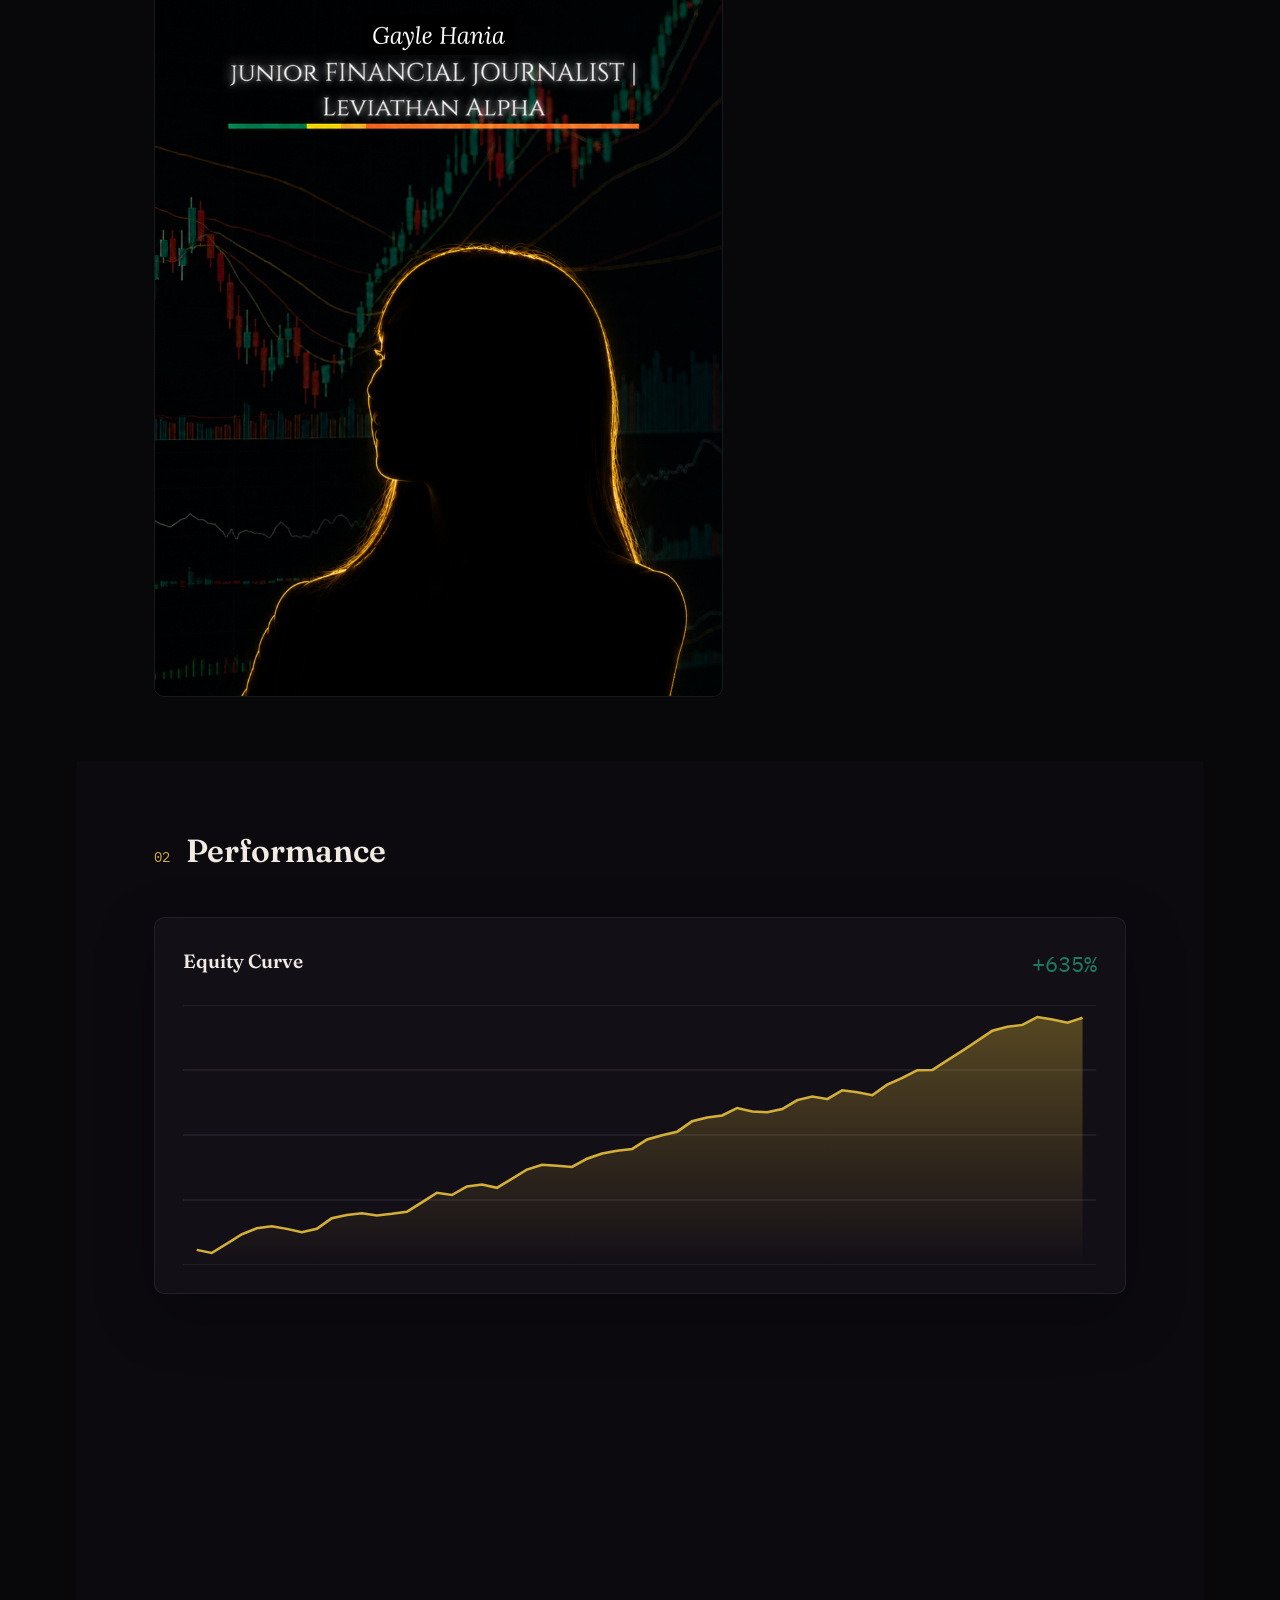
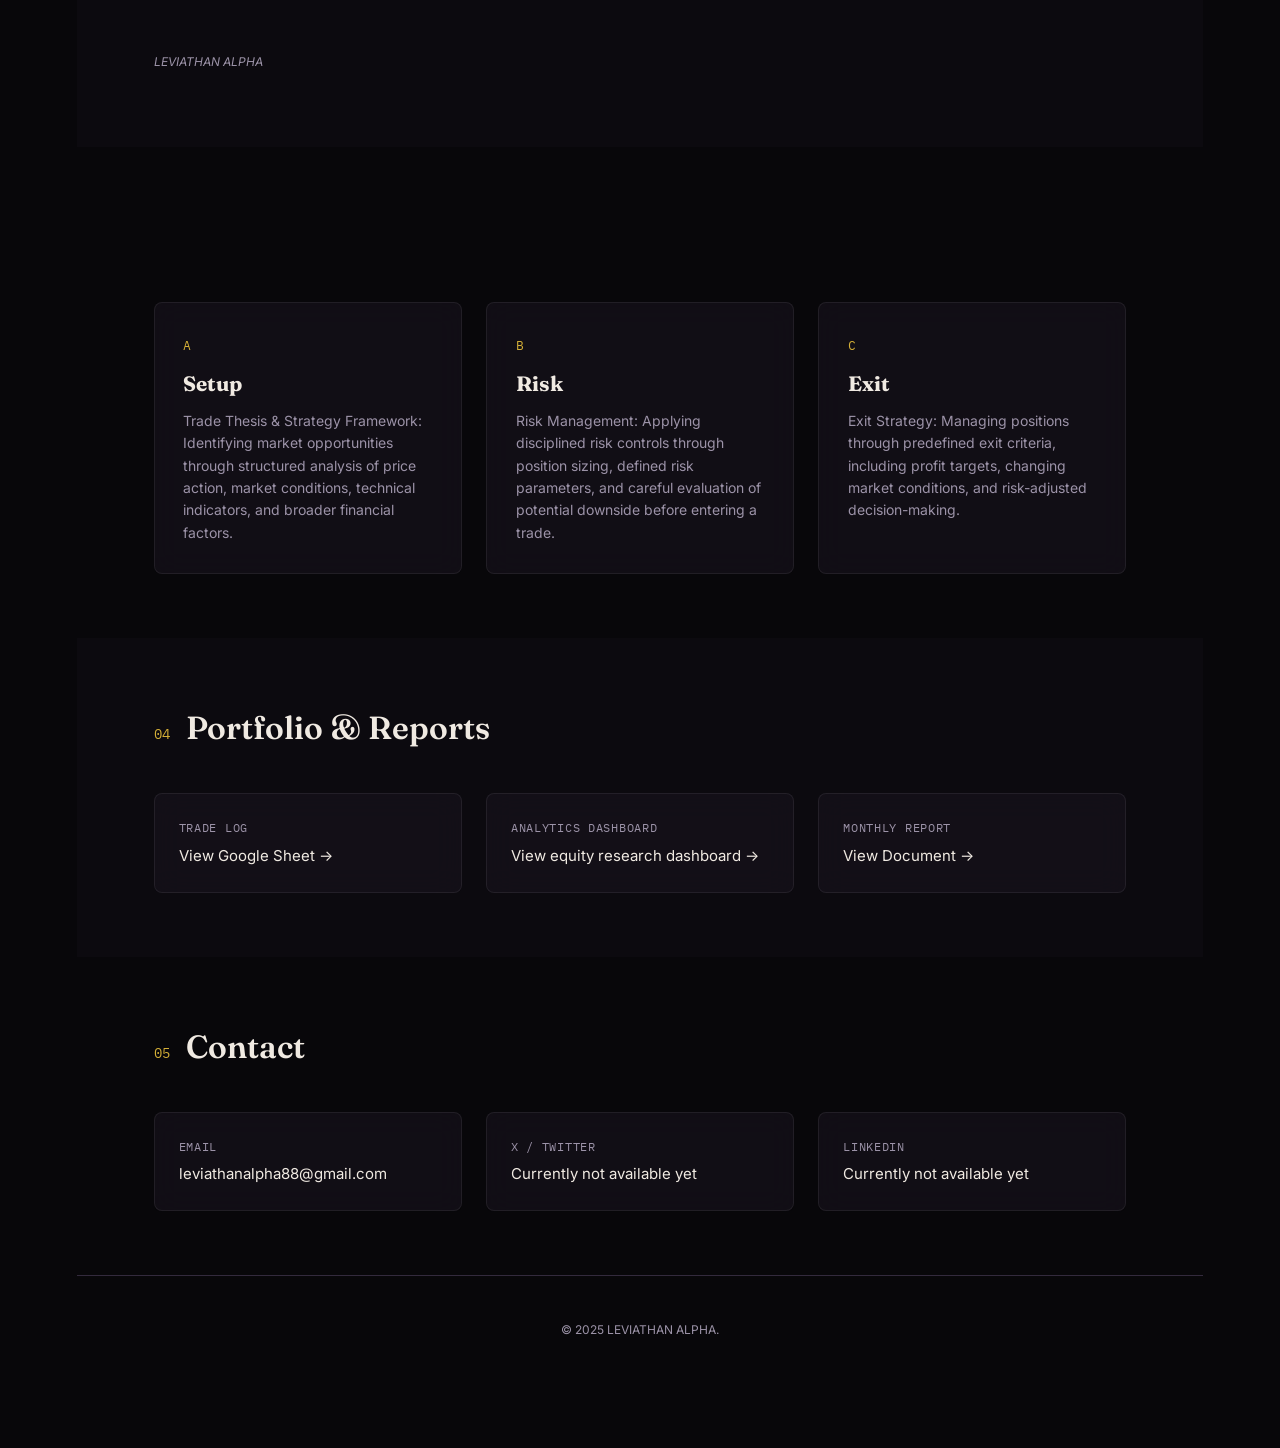
==== commit 0b0f9be6: "Update index.html" ====
--- a/index.html
+++ b/index.html
@@ -131,6 +131,15 @@
       </div>
     </div>
 
+    <!-- TEAM -->
+  <section id="about" class="section">
+    <div class="section-head reveal">
+      <span class="section-num">01.1</span>
+      <h2>About</h2>
+    </div>
+    <div class="about-grid">
+      <div class="about-text reveal">
+    <p> Hania is a
     <div class="team-photo-card">
       <img src="Hania.png" alt="Hania, Financial Journalist at Leviathan Alpha" class="about-img">
       <div class="team-photo-caption">
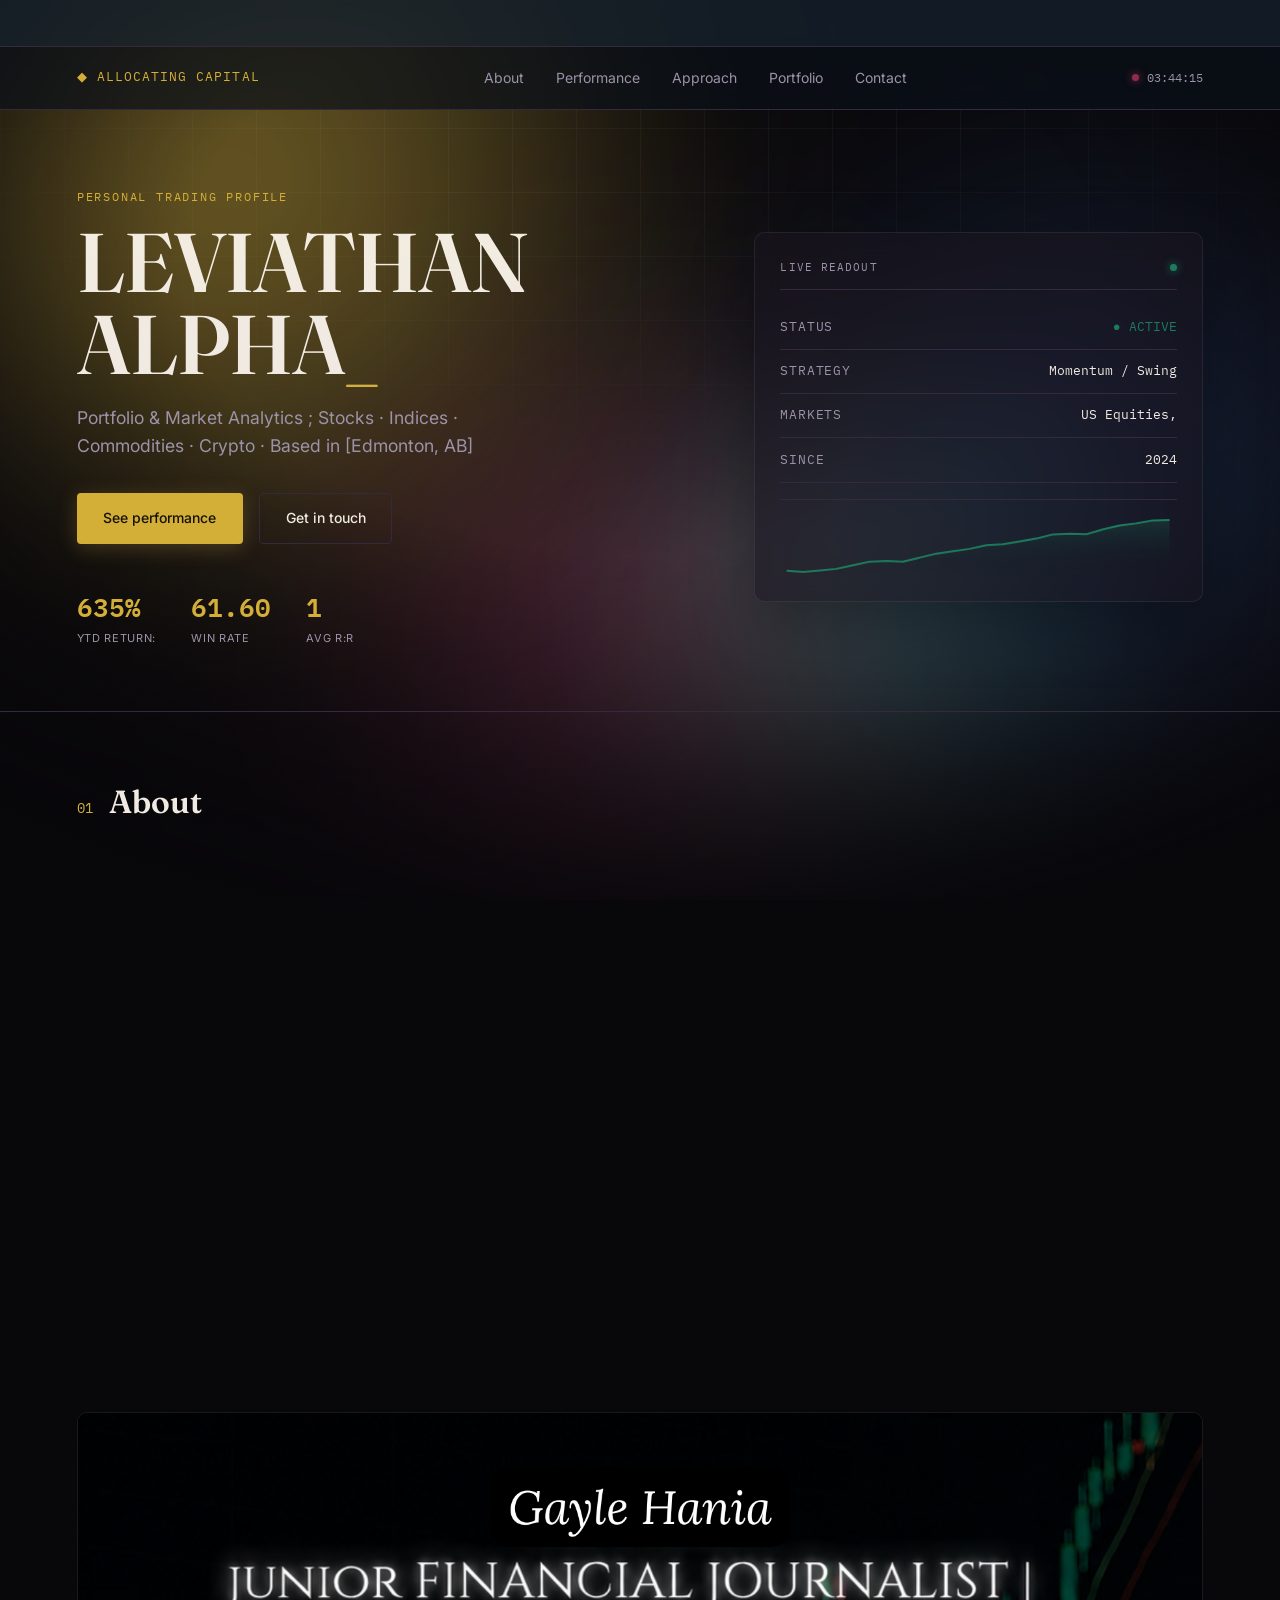
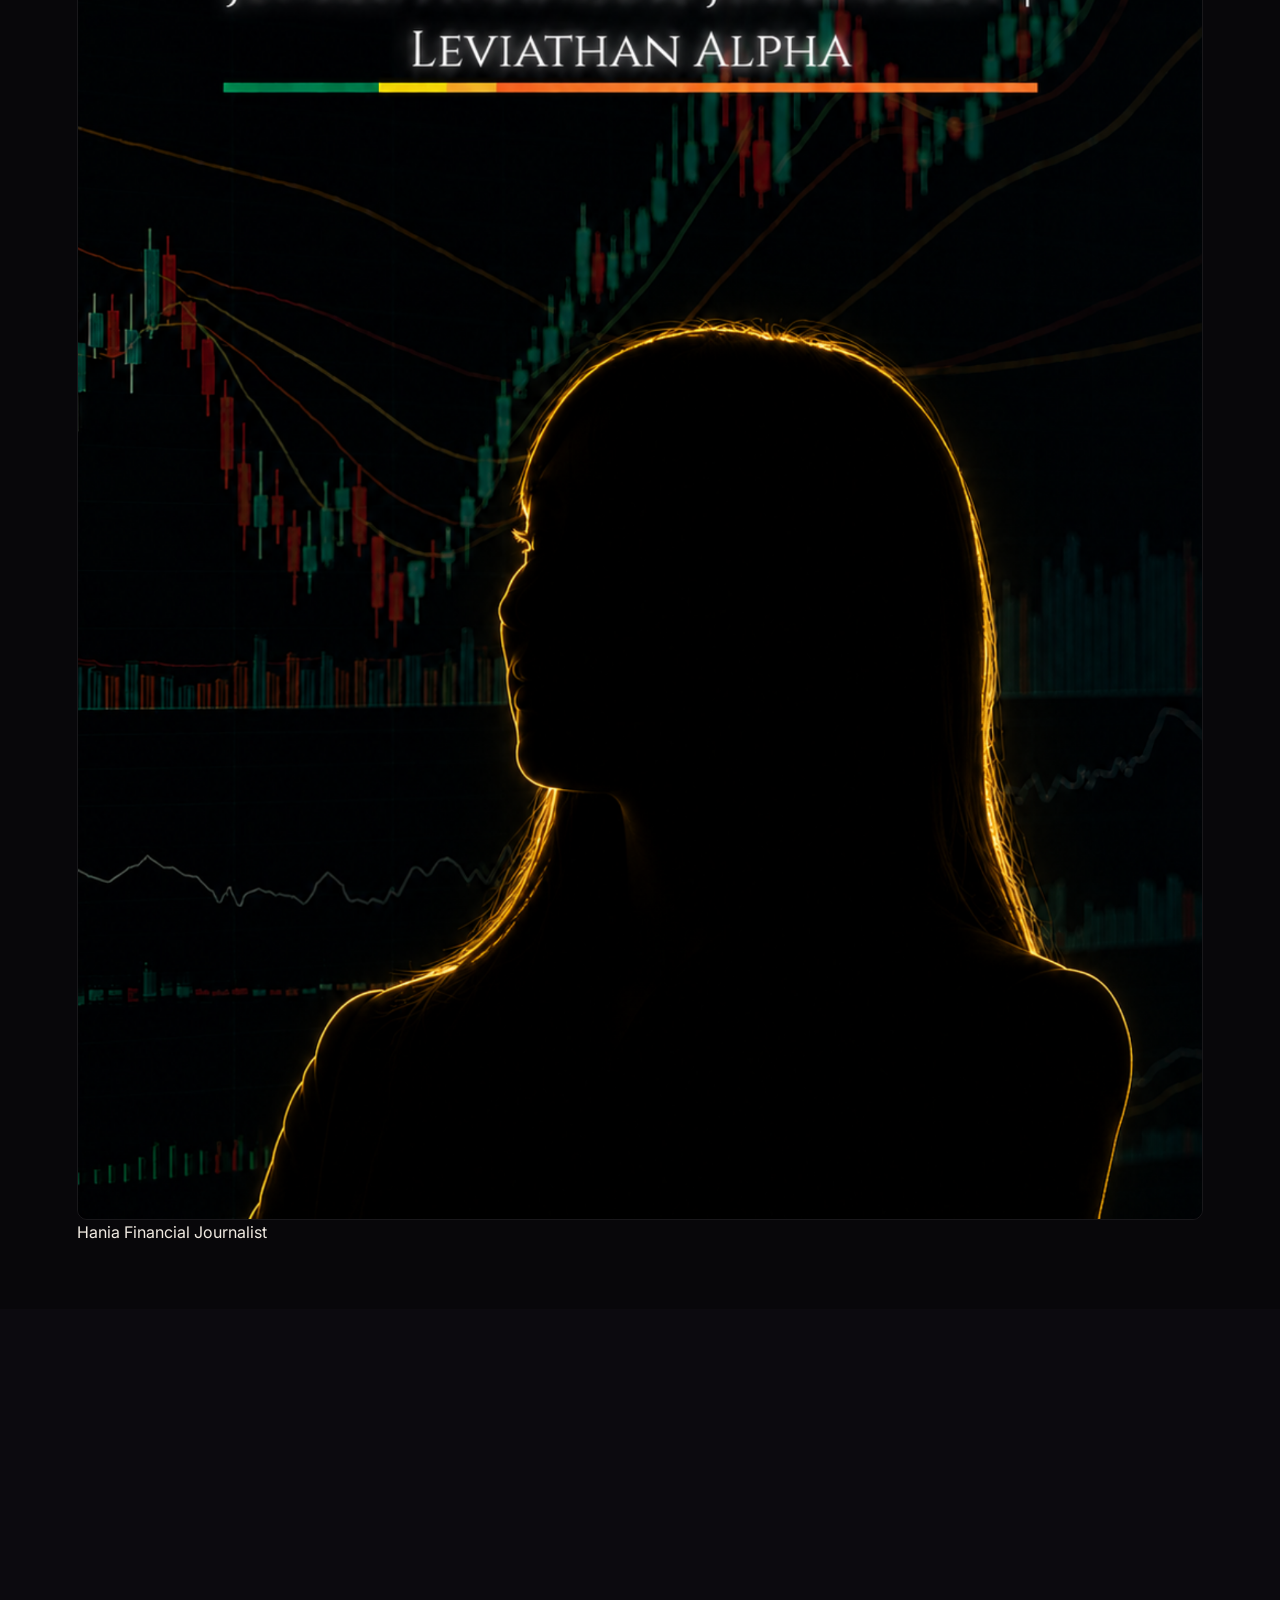
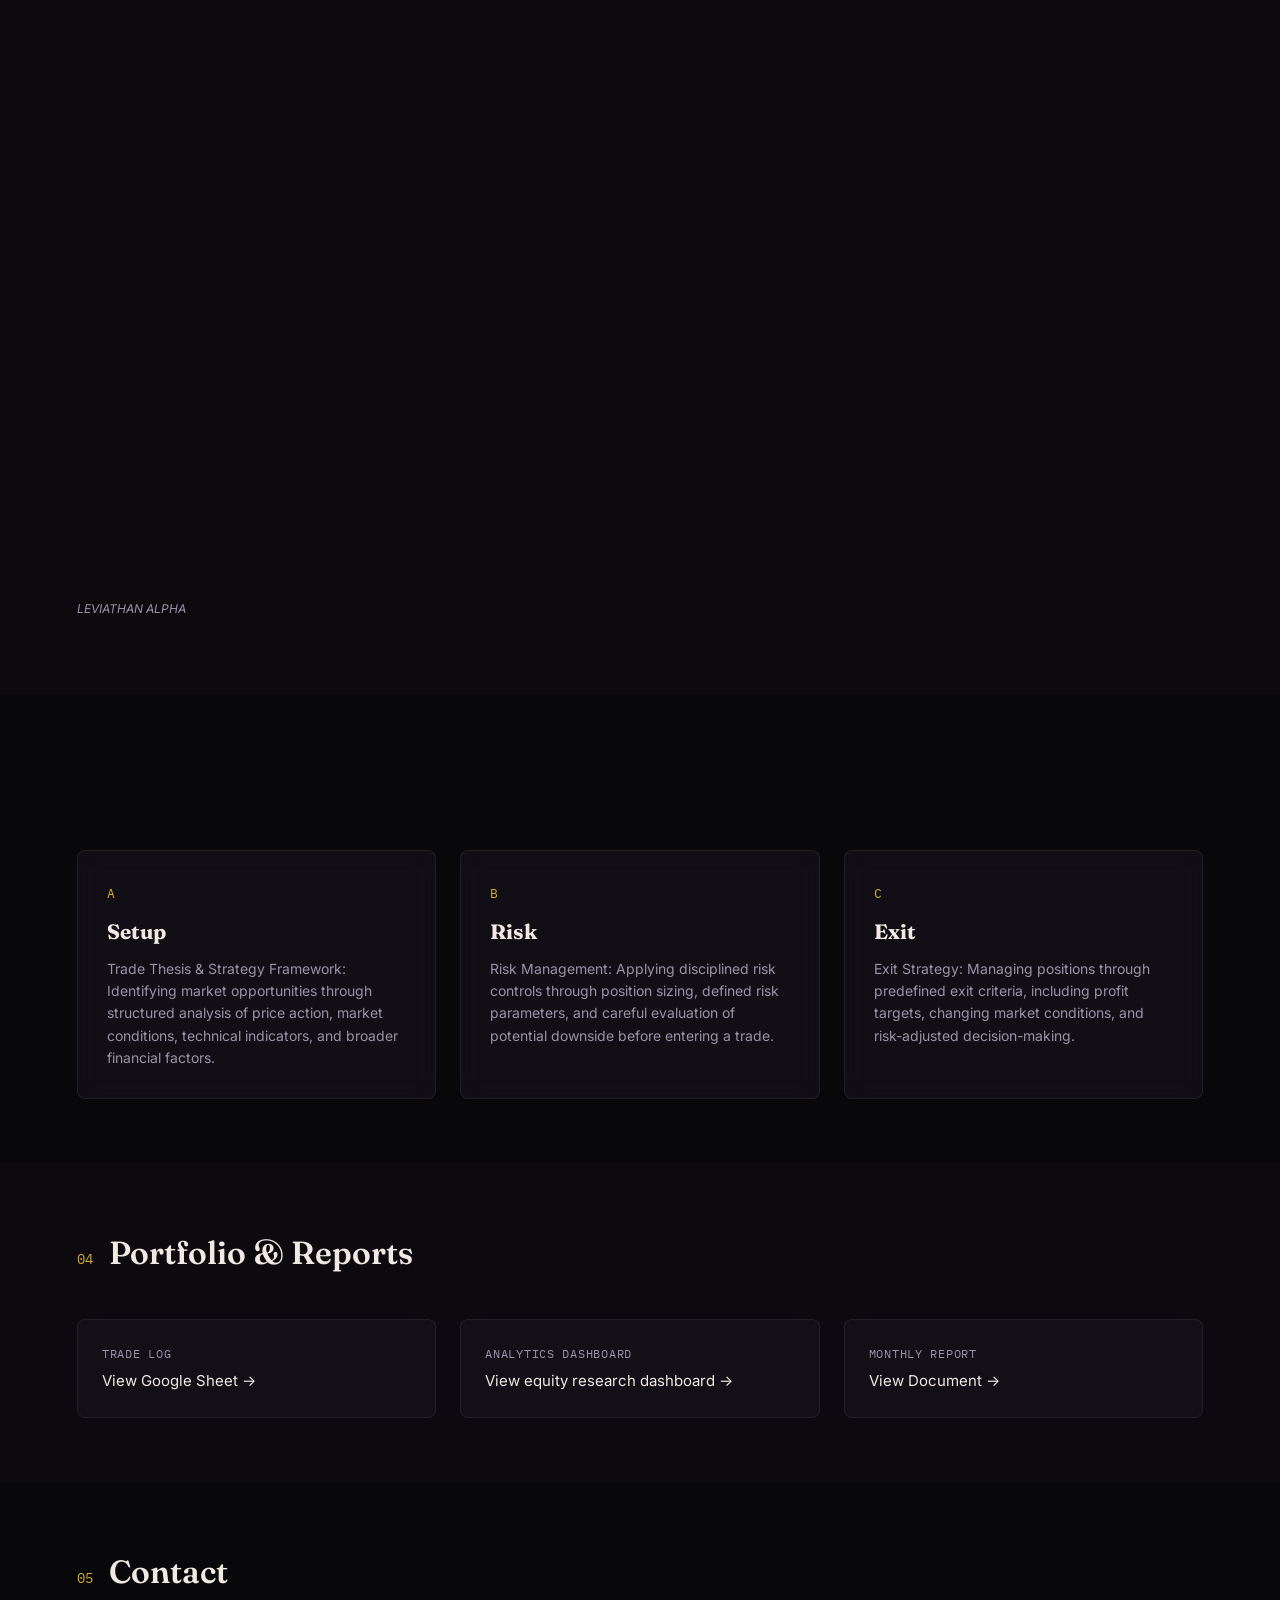
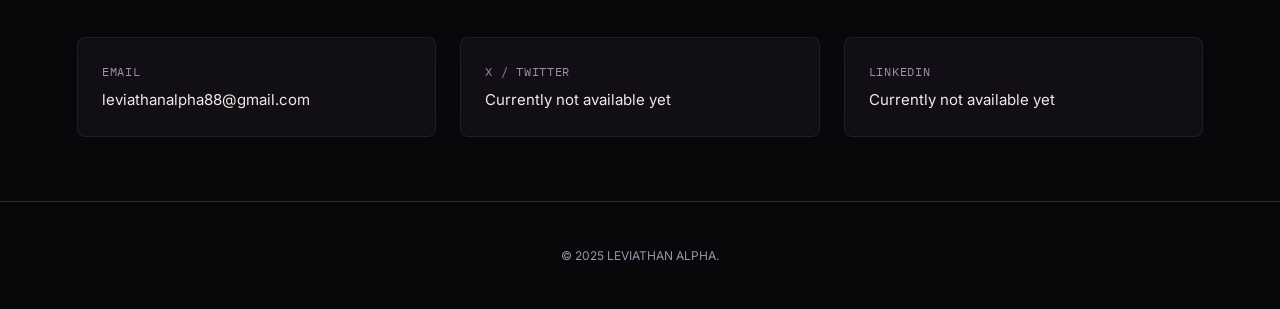
==== commit d235400e: "Update index.html" ====
--- a/index.html
+++ b/index.html
@@ -103,8 +103,7 @@
     </div>
   </header>
 
-  
-<!-- ABOUT -->
+  <!-- ABOUT -->
   <section id="about" class="section">
     <div class="section-head reveal">
       <span class="section-num">01</span>
@@ -126,28 +125,22 @@
         <div class="team-photo-card">
           <img src="Jean.png" alt="Jean Dizon, Founder & CEO of Leviathan Alpha" class="about-img">
           <div class="team-photo-caption">
+            <span class="team-photo-name">Jean Dizon</span>
+            <span class="team-photo-role">Founder & CEO</span>
           </div>
         </div>
       </div>
     </div>
 
-    <!-- TEAM -->
-  <section id="about" class="section">
-    <div class="section-head reveal">
-      <span class="section-num">01.1</span>
-      <h2>About</h2>
-    </div>
-    <div class="about-grid">
-      <div class="about-text reveal">
-    <p> Hania is a
-    <div class="team-photo-card">
+    <div class="team-photo-card team-photo-standalone">
       <img src="Hania.png" alt="Hania, Financial Journalist at Leviathan Alpha" class="about-img">
       <div class="team-photo-caption">
-      </div>
-    </div>
-  </section>
-
-  
+        <span class="team-photo-name">Hania</span>
+        <span class="team-photo-role">Financial Journalist</span>
+      </div>
+    </div>
+  </section>
+
   <!-- PERFORMANCE -->
   <section id="performance" class="section section-alt">
     <div class="section-head reveal">
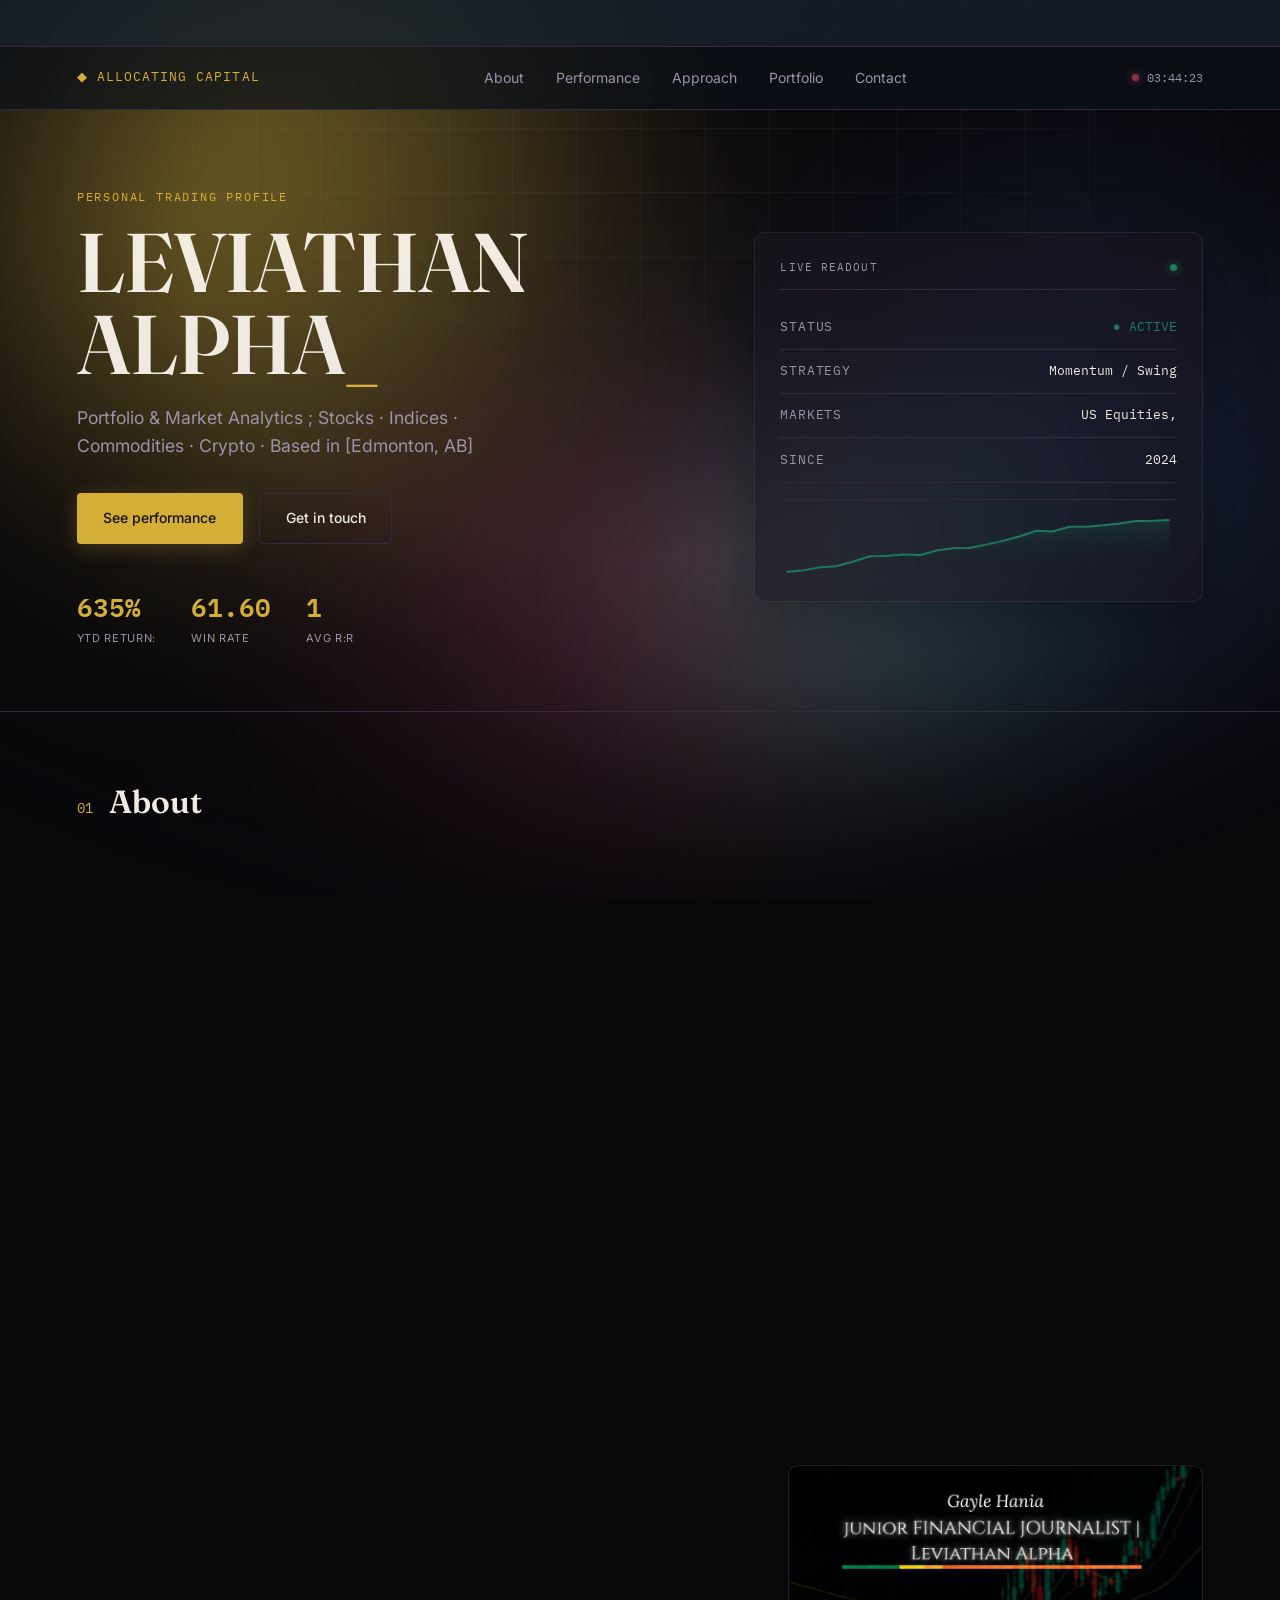
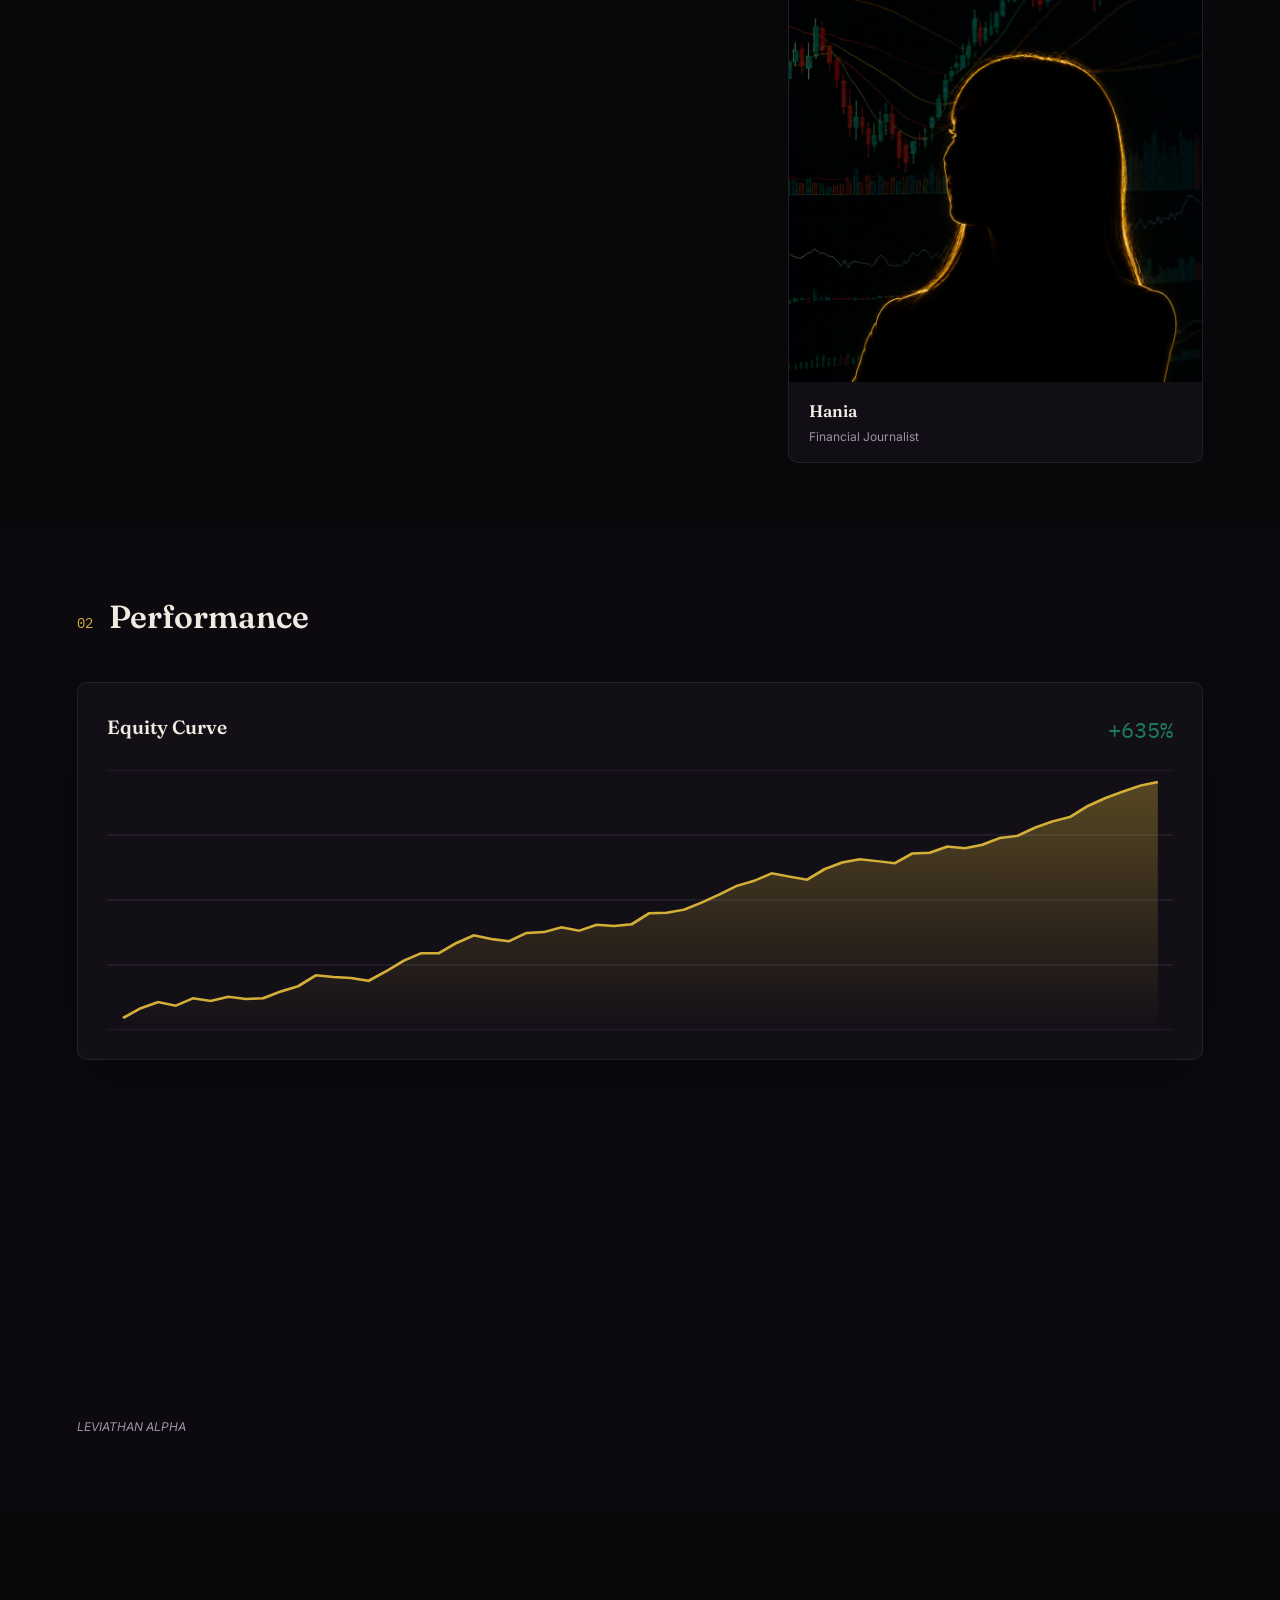
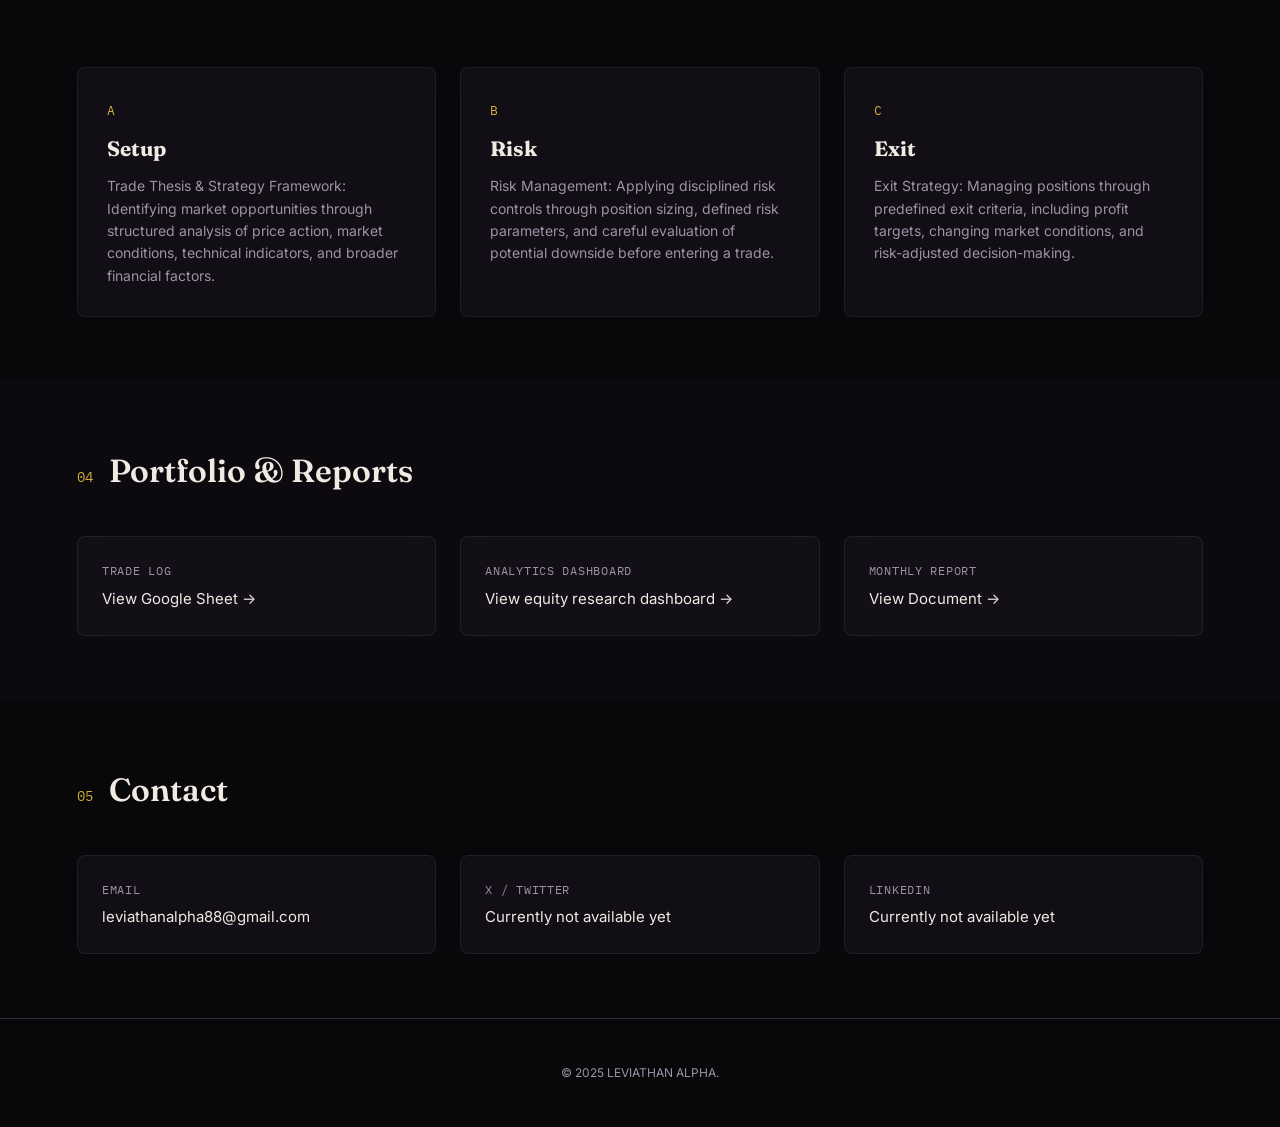
==== commit a28119c5: "Update index.html" ====
--- a/index.html
+++ b/index.html
@@ -109,6 +109,8 @@
       <span class="section-num">01</span>
       <h2>About</h2>
     </div>
+
+    <!-- Jean -->
     <div class="about-grid">
       <div class="about-text reveal">
         <p>Leviathan Alpha is a research-driven market analytics company focused on delivering data-driven insights, portfolio analysis, and investment research. We combine financial analysis, quantitative methods, and technology to help investors better understand markets, identify opportunities, and make informed decisions.</p>
@@ -132,11 +134,25 @@
       </div>
     </div>
 
-    <div class="team-photo-card team-photo-standalone">
-      <img src="Hania.png" alt="Hania, Financial Journalist at Leviathan Alpha" class="about-img">
-      <div class="team-photo-caption">
-        <span class="team-photo-name">Hania</span>
-        <span class="team-photo-role">Financial Journalist</span>
+    <!-- Hania -->
+    <div class="about-grid about-grid-secondary">
+      <div class="about-text reveal">
+        <p>Hania serves as Financial Journalist at Leviathan Alpha, covering market movements, earnings, and macro developments that shape our research and portfolio commentary. [Replace this with her real background — e.g. education, prior experience, areas of coverage.]</p>
+        <p>[Add a second paragraph here — what she focuses on, her writing/reporting style, or what she brings to the team's research process.]</p>
+        <div class="tag-row">
+          <span class="tag">Markets.</span>
+          <span class="tag">Reporting.</span>
+          <span class="tag">Commentary.</span>
+        </div>
+      </div>
+      <div class="about-photo reveal">
+        <div class="team-photo-card">
+          <img src="Hania.png" alt="Hania, Financial Journalist at Leviathan Alpha" class="about-img">
+          <div class="team-photo-caption">
+            <span class="team-photo-name">Hania</span>
+            <span class="team-photo-role">Financial Journalist</span>
+          </div>
+        </div>
       </div>
     </div>
   </section>
--- a/style.css
+++ b/style.css
@@ -152,3 +152,34 @@
   .nav-clock { display: none; }
   .hero-metrics { flex-wrap: wrap; gap: 1.4rem; }
 }
+
+/* --- Team photo cards (Jean + Hania) --- */
+.team-photo-card {
+  border-radius: 10px;
+  overflow: hidden;
+  border: 1px solid var(--border-soft);
+  background: var(--surface-glass);
+}
+.team-photo-card .about-img {
+  border: none;
+  border-radius: 0;
+}
+.team-photo-caption {
+  display: flex;
+  flex-direction: column;
+  gap: 0.1rem;
+  padding: 1rem 1.2rem;
+}
+.team-photo-name {
+  font-family: var(--font-display);
+  font-weight: 600;
+  font-size: 1.05rem;
+}
+.team-photo-role {
+  font-size: 12px;
+  color: var(--text-dim);
+}
+.team-photo-standalone {
+  max-width: 320px;
+  margin: 2rem auto 0;
+}
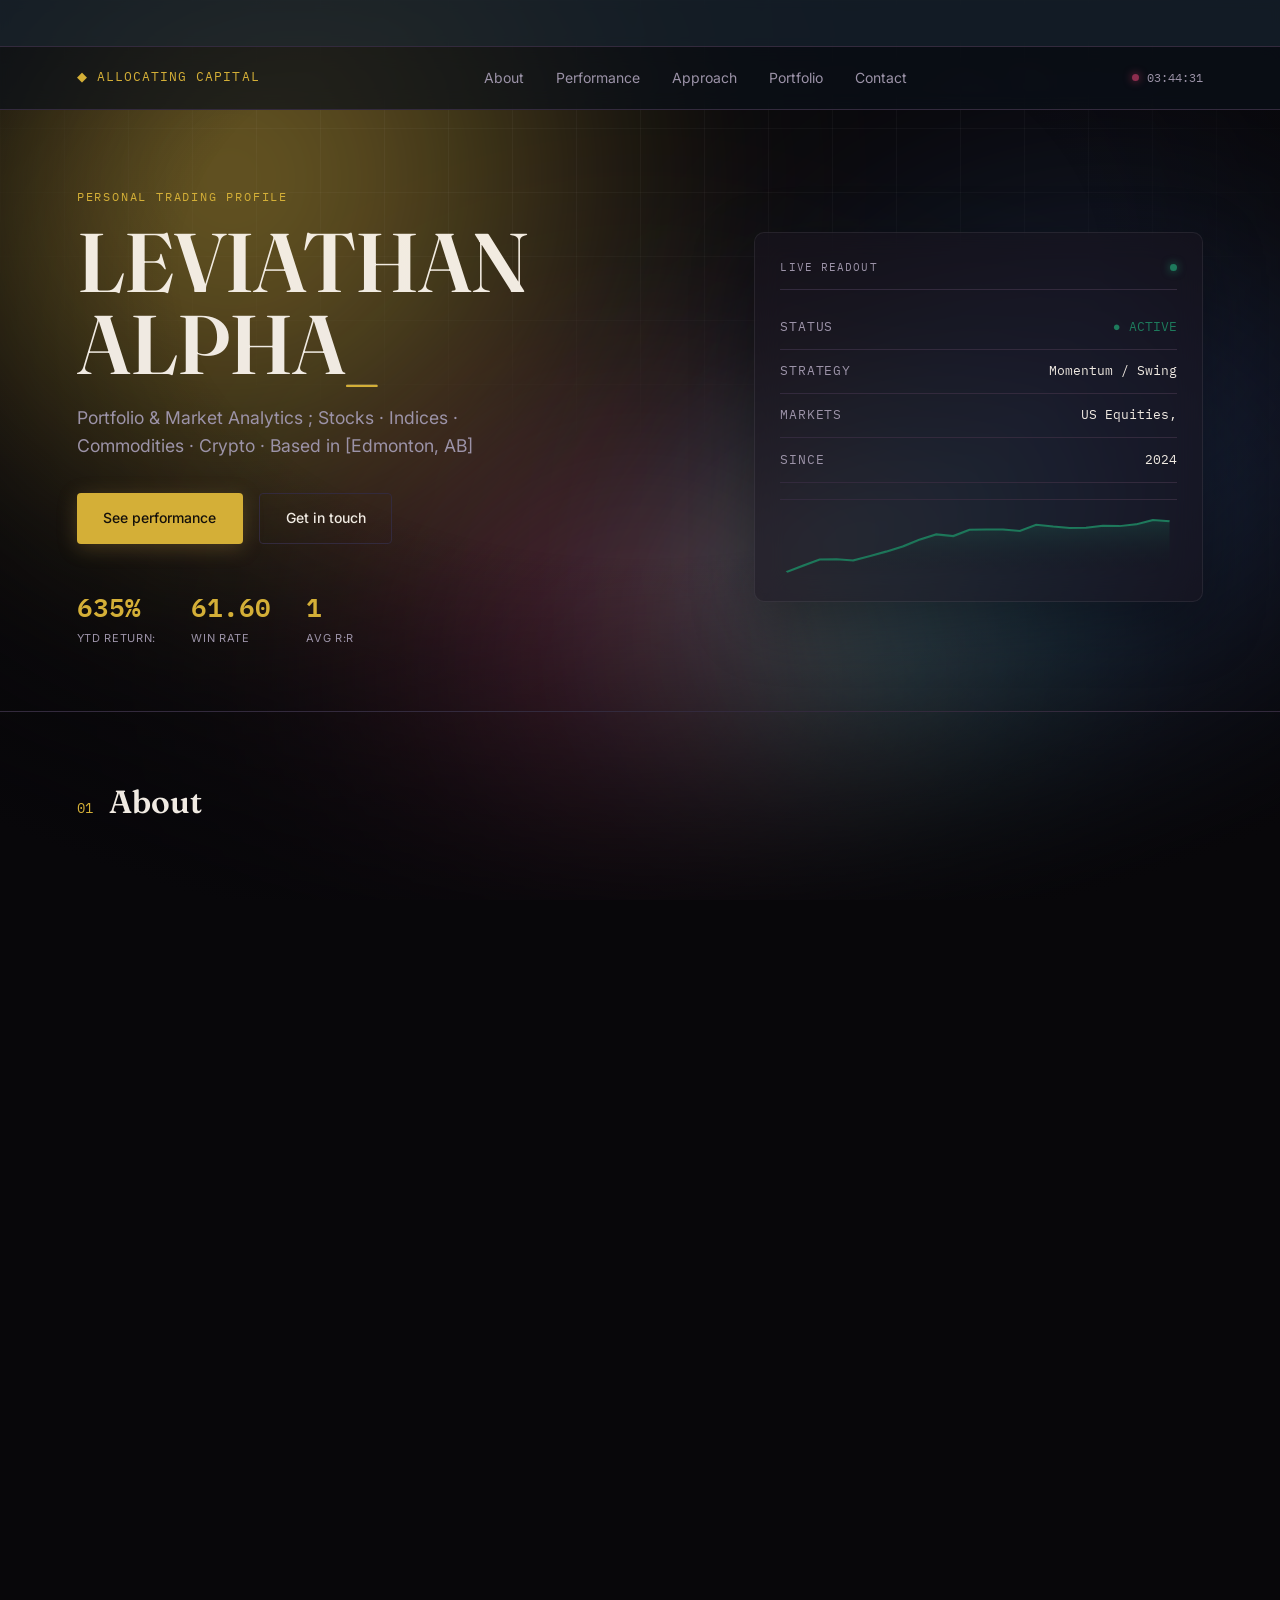
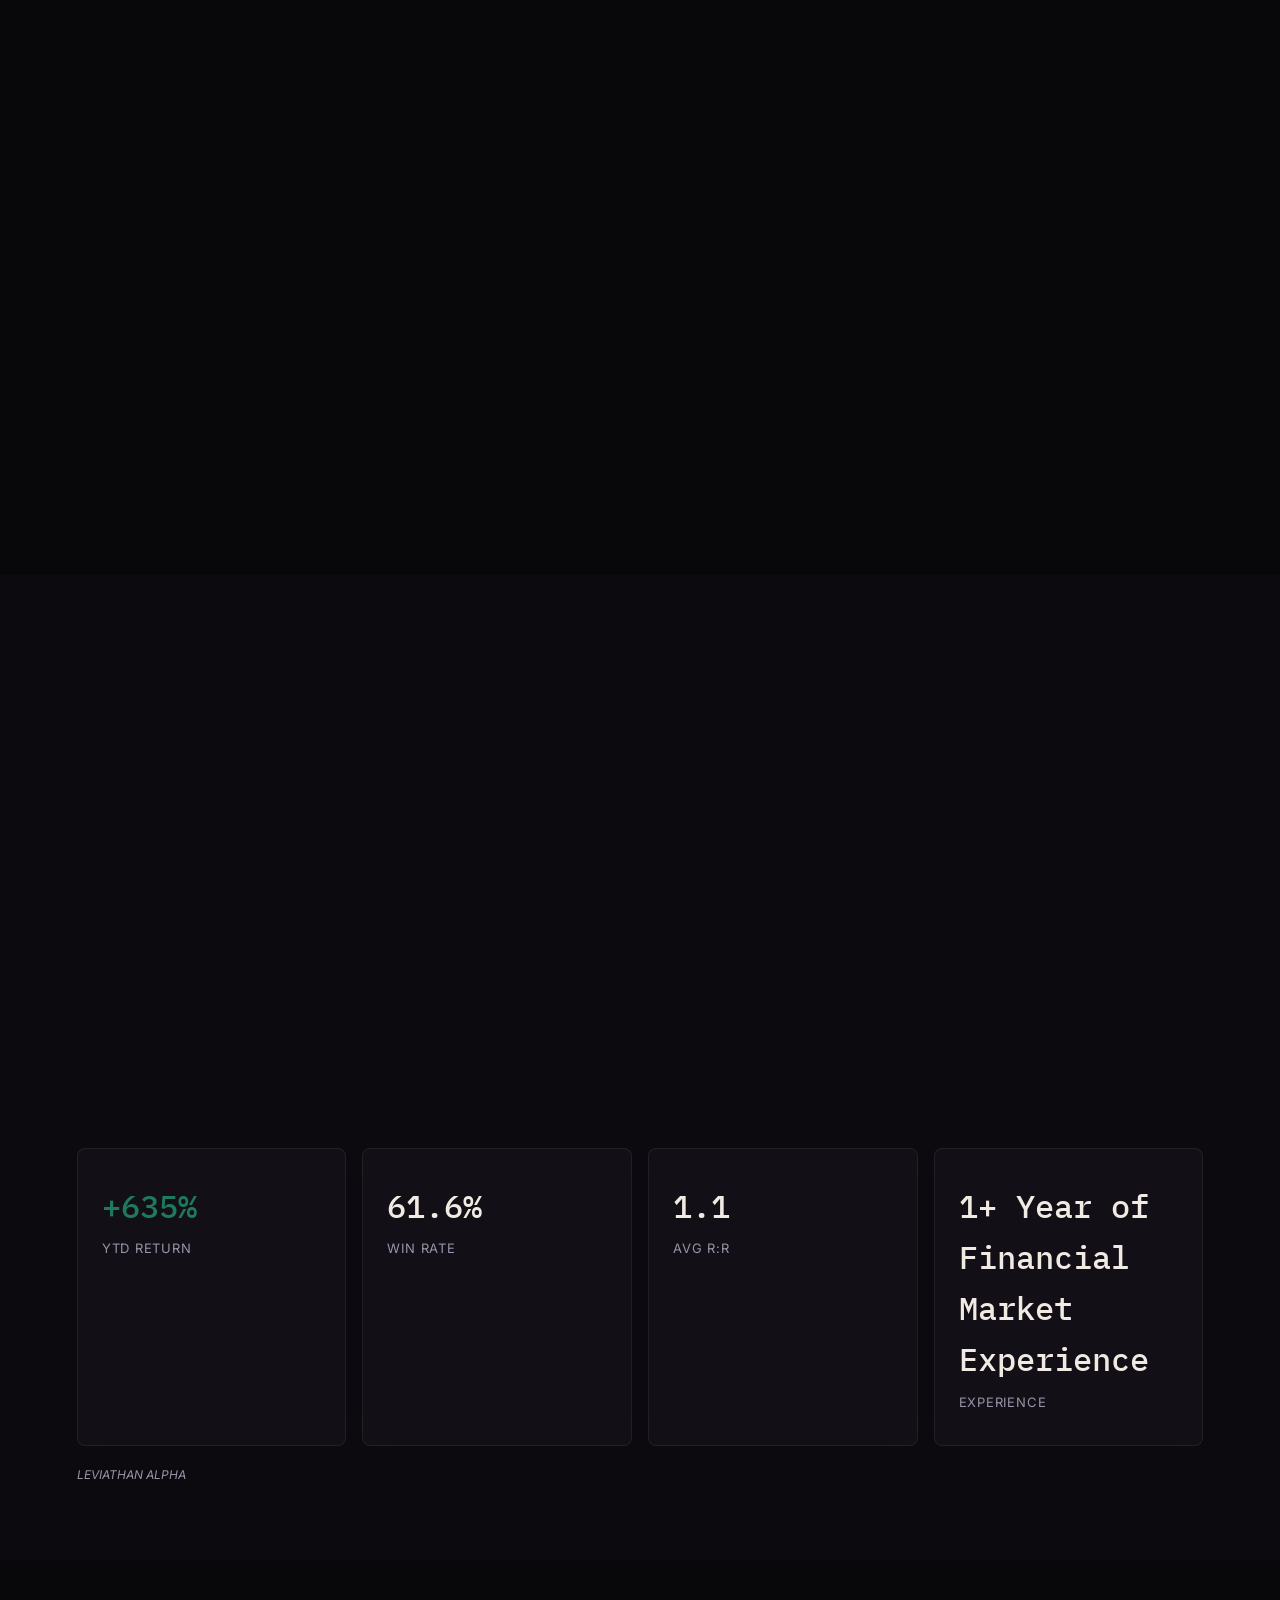
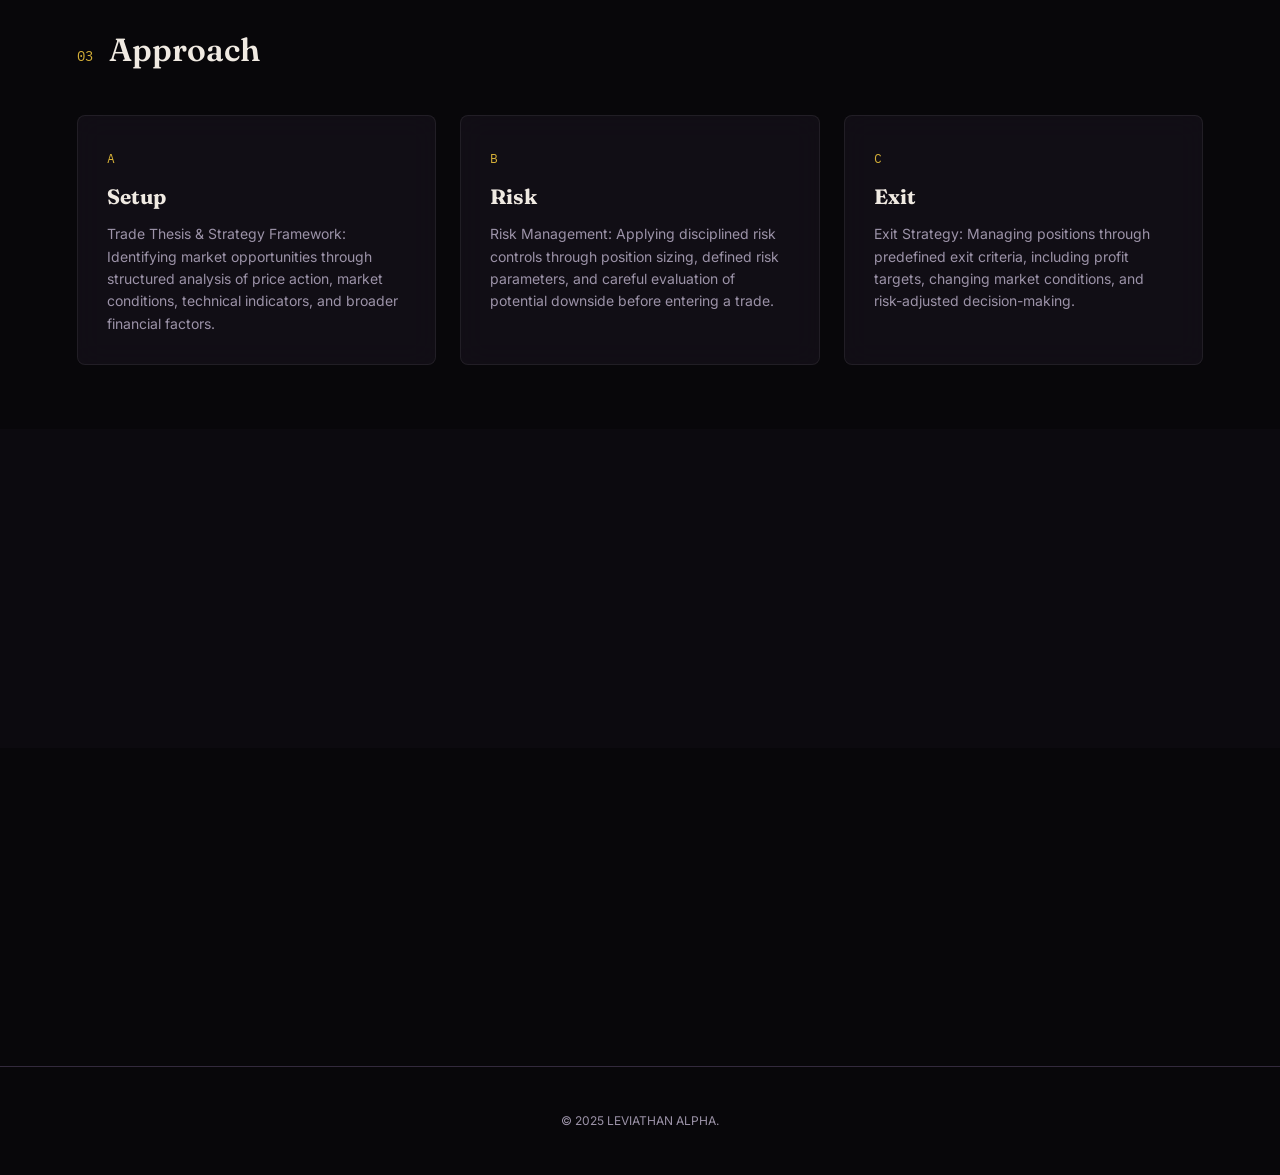
==== commit c0e59882: "Update index.html" ====
--- a/index.html
+++ b/index.html
@@ -137,8 +137,9 @@
     <!-- Hania -->
     <div class="about-grid about-grid-secondary">
       <div class="about-text reveal">
-        <p>Hania serves as Financial Journalist at Leviathan Alpha, covering market movements, earnings, and macro developments that shape our research and portfolio commentary. [Replace this with her real background — e.g. education, prior experience, areas of coverage.]</p>
-        <p>[Add a second paragraph here — what she focuses on, her writing/reporting style, or what she brings to the team's research process.]</p>
+        <p>Hania is the Financial Journalist at Leviathan Alpha, translating market movements, earnings reports, and macro shifts into clear, digestible coverage for our audience. Her reporting bridges the gap between raw market data and the human decisions driving it, giving readers context they can actually use.</p>
+         <p>What sets Hania's approach apart is her background in psychology, which she brings directly into her market coverage. She's especially drawn to the behavioral side of finance — how sentiment, fear, and crowd psychology move markets just as much as fundamentals do. This lens shapes how she covers volatility, earnings reactions, and investor behavior during major market events.</p>
+        <p>Hania joined Leviathan Alpha driven by a passion for storytelling and a curiosity about why markets behave the way they do. Through her writing, she aims to make financial journalism more accessible, connecting the numbers to the psychology behind them so readers understand not just what happened, but why.</p>
         <div class="tag-row">
           <span class="tag">Markets.</span>
           <span class="tag">Reporting.</span>
--- a/style.css
+++ b/style.css
@@ -104,6 +104,7 @@
 .section-head h2 { font-family: var(--font-display); font-weight: 600; font-size: 2rem; margin: 0; }
 
 .about-grid { display: grid; grid-template-columns: 1.6fr 1fr; gap: 3rem; align-items: start; }
+.about-grid-secondary { margin-top: 3rem; }
 .about-text p { color: var(--text-dim); max-width: 60ch; margin: 0 0 1.2rem; }
 .tag-row { display: flex; flex-wrap: wrap; gap: 0.6rem; margin-top: 1.4rem; }
 .tag { font-family: var(--font-mono); font-size: 12px; padding: 0.4rem 0.8rem; border: 1px solid var(--border); border-radius: 20px; color: var(--text-dim); }
@@ -179,7 +180,3 @@
   font-size: 12px;
   color: var(--text-dim);
 }
-.team-photo-standalone {
-  max-width: 320px;
-  margin: 2rem auto 0;
-}
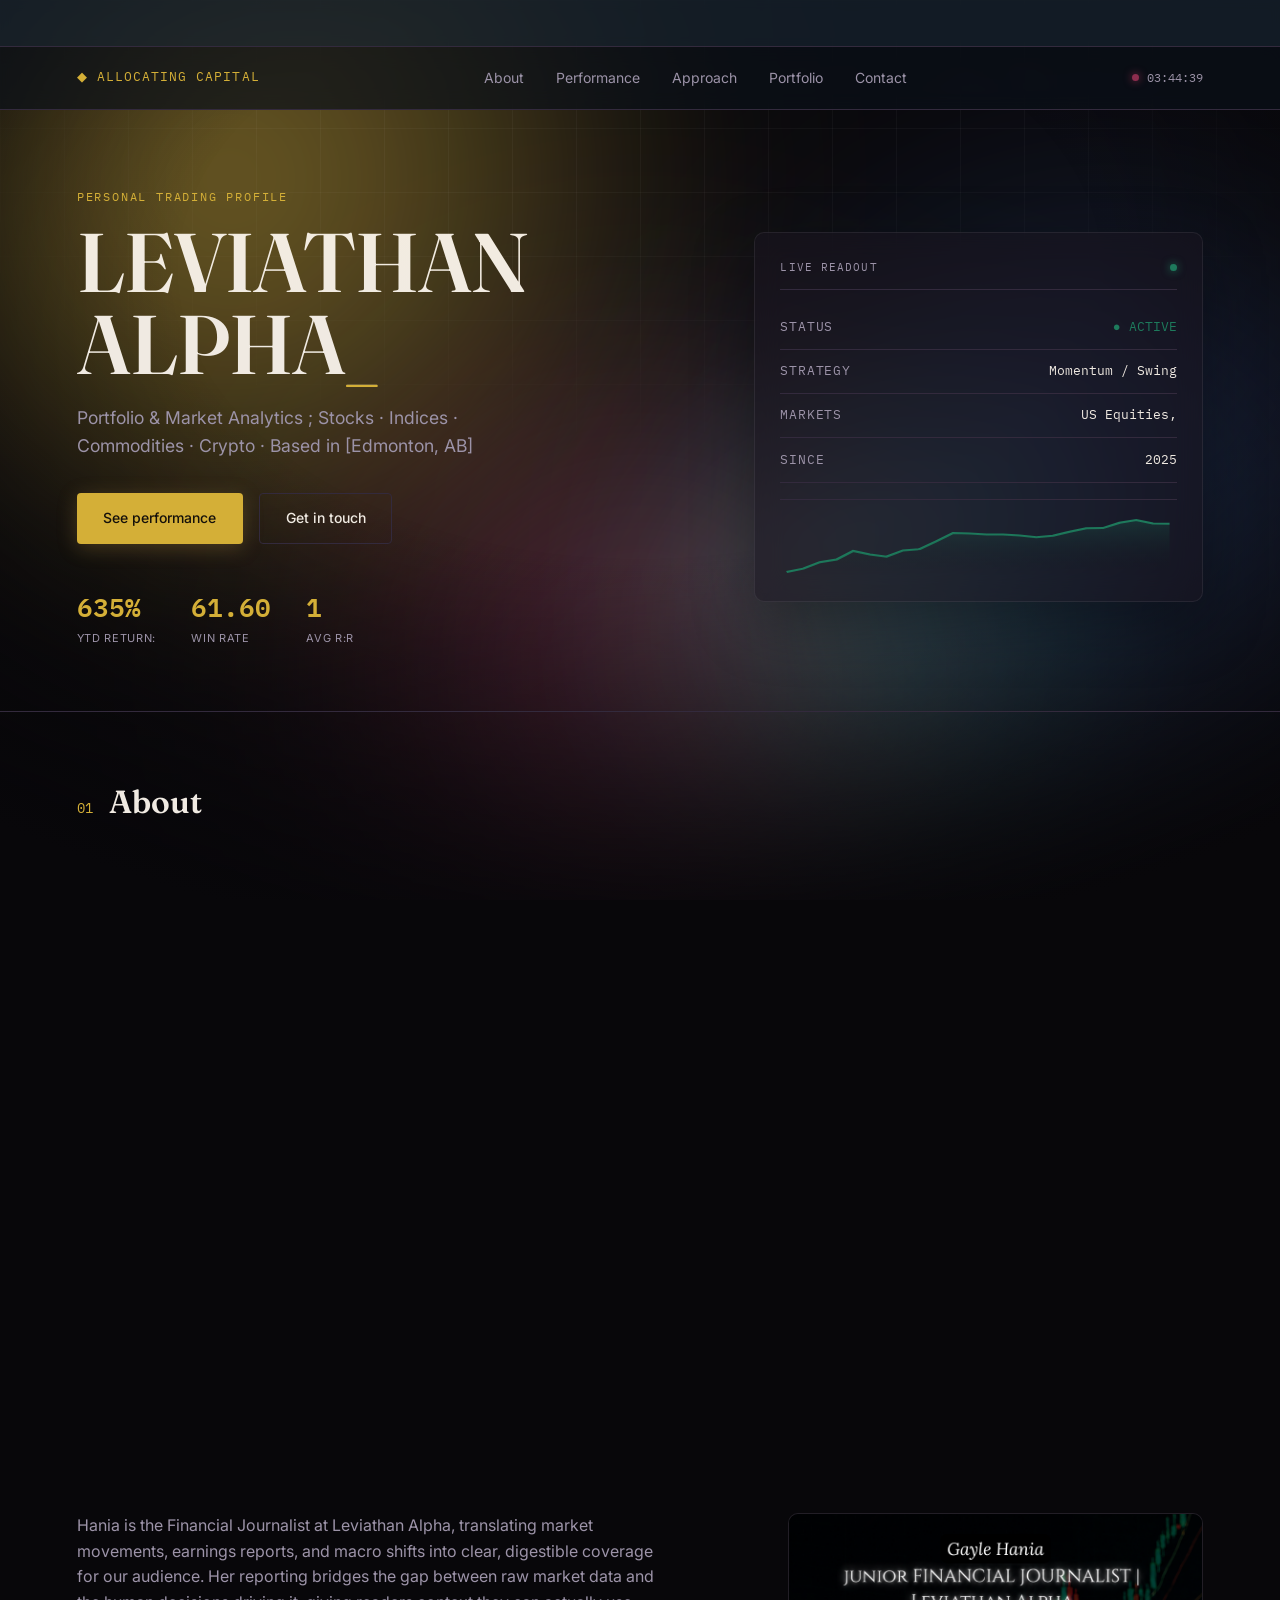
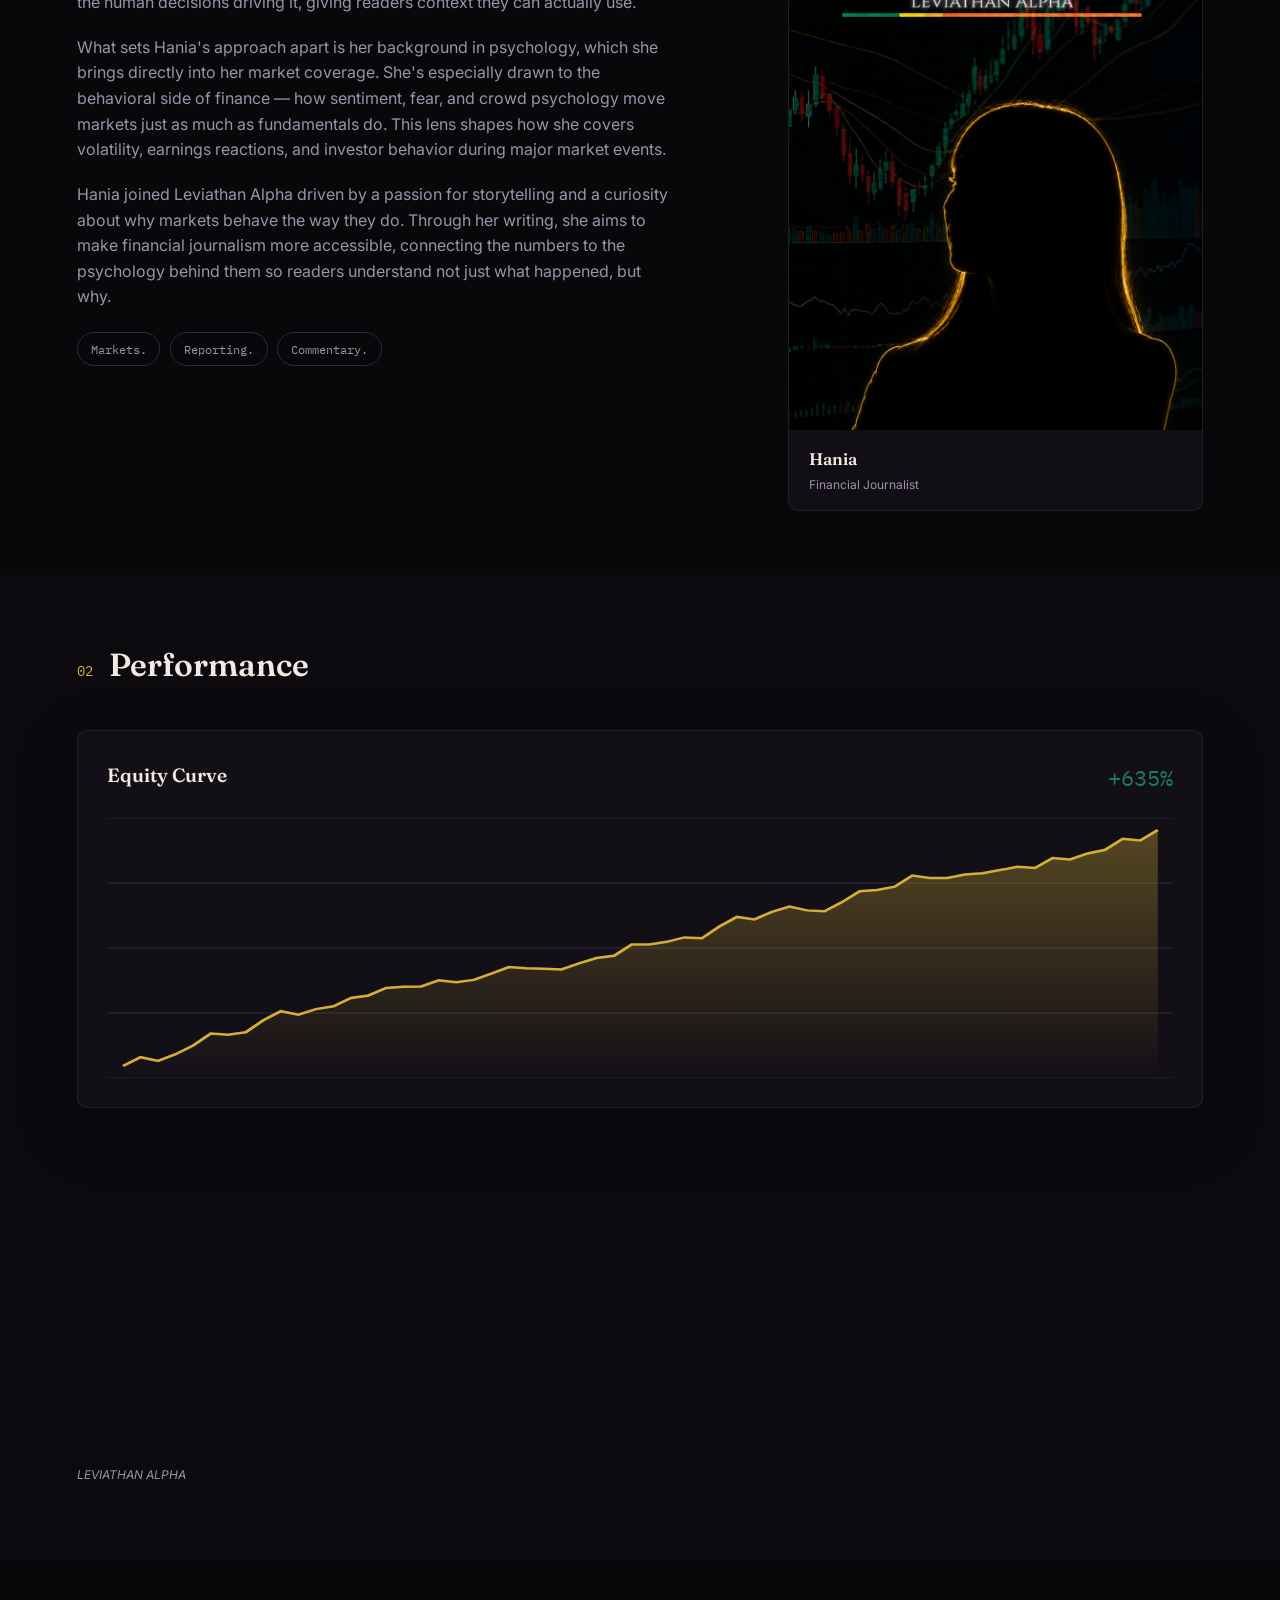
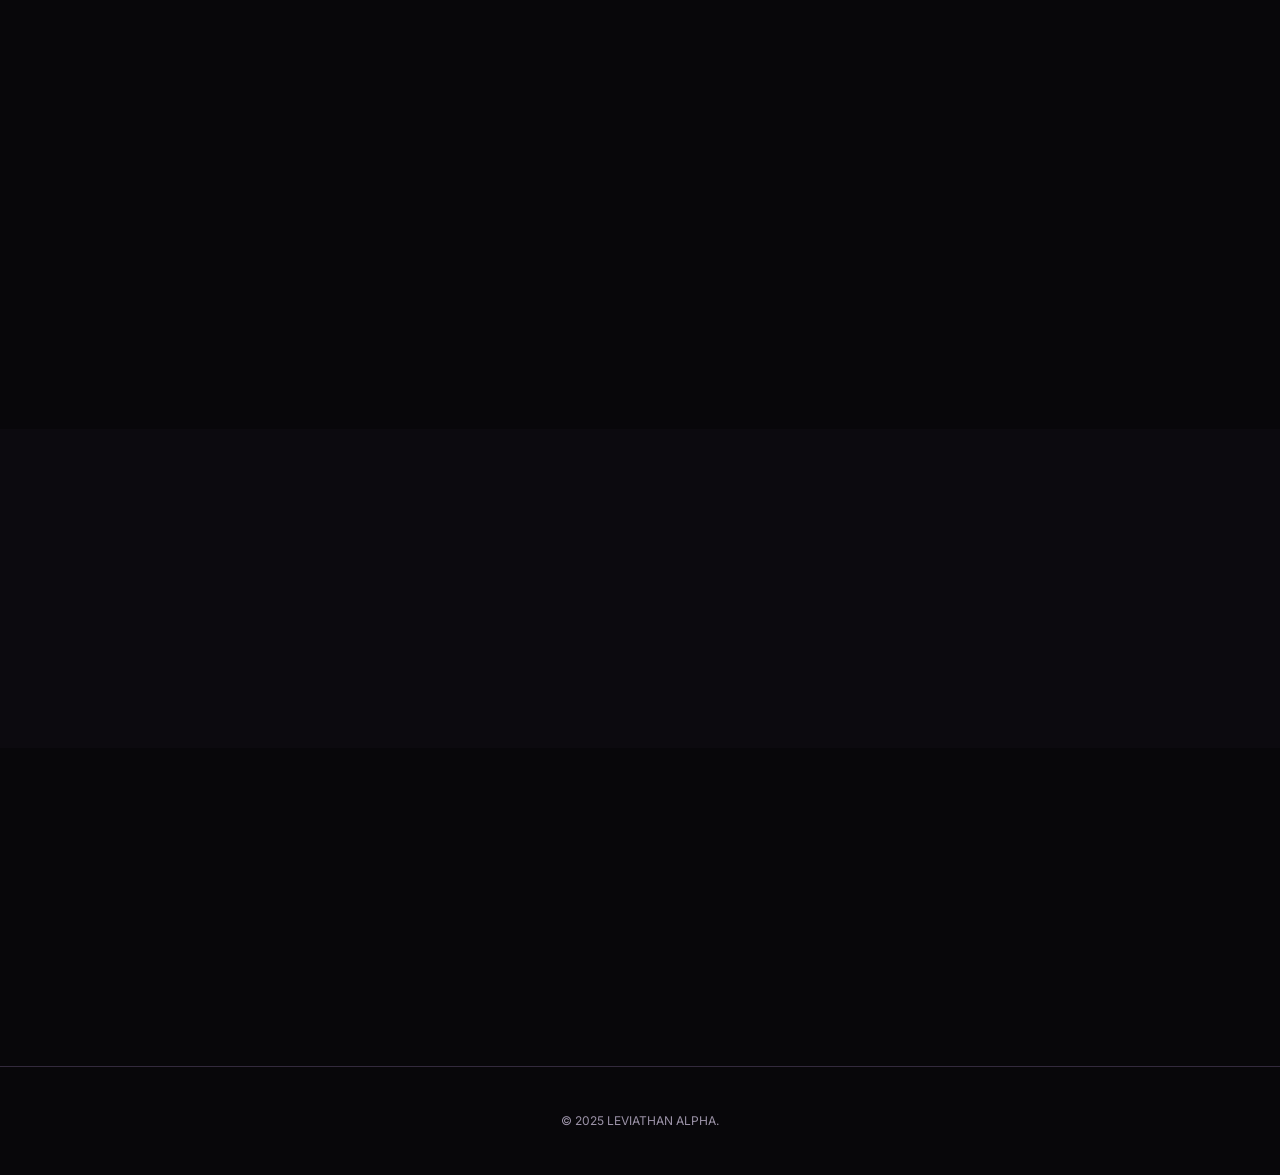
==== commit eb001c4b: "Update index.html" ====
--- a/index.html
+++ b/index.html
@@ -3,7 +3,7 @@
 <head>
 <meta charset="UTF-8">
 <meta name="viewport" content="width=device-width, initial-scale=1.0">
-<title>Jean — Trader</title>
+<title>LEVIATHAN ALPHA</title>
 <link rel="preconnect" href="https://fonts.googleapis.com">
 <link href="https://fonts.googleapis.com/css2?family=Fraunces:opsz,wght@9..144,400;9..144,600;9..144,700&family=Inter:wght@400;500;600;700&family=IBM+Plex+Mono:wght@400;500;600&display=swap" rel="stylesheet">
 <link rel="stylesheet" href="style.css">
@@ -86,7 +86,7 @@
       </div>
       <div class="readout-row">
         <span class="readout-label">SINCE</span>
-        <span class="readout-value">2024</span>
+        <span class="readout-value">2025</span>
       </div>
       <div class="mini-chart">
         <svg viewBox="0 0 240 60" preserveAspectRatio="none">
